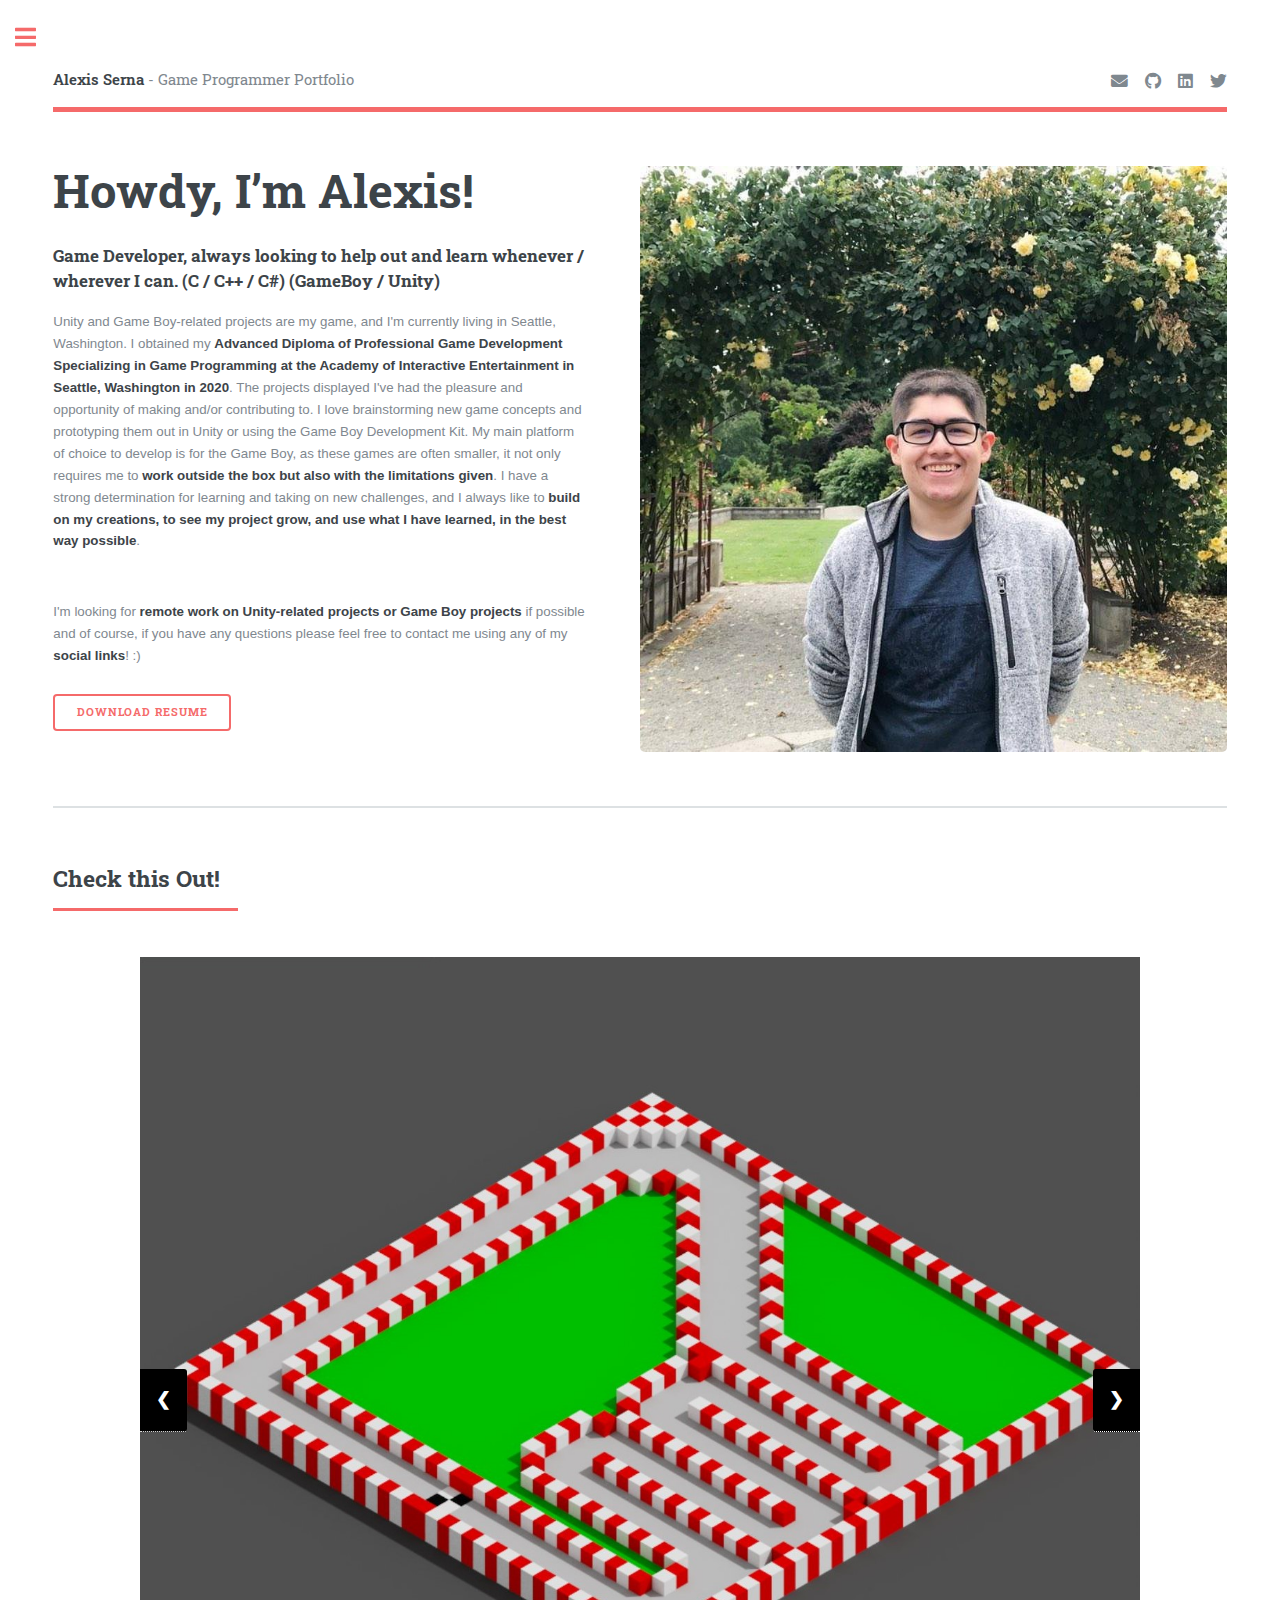
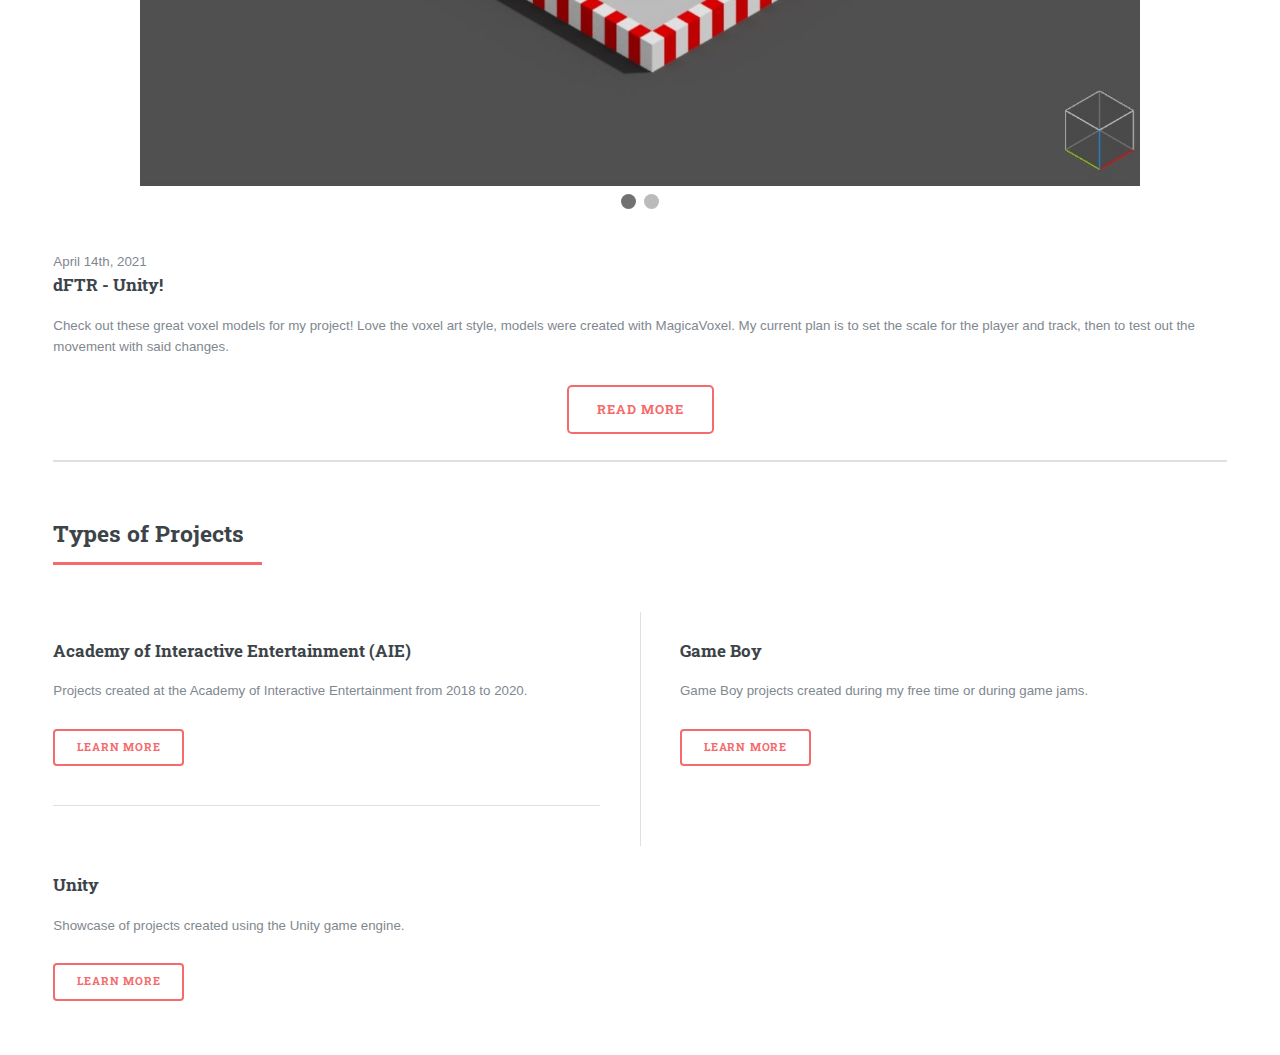
==== index.html @ 6938decc "Updated the About Me section" ====
<!DOCTYPE HTML>
<html>
	<head>
		<title>Alexis Serna - Game Programmer</title>
		<meta charset="utf-8" />
		<meta name="viewport" content="width=device-width, initial-scale=1, user-scalable=no" />
		<link rel="stylesheet" href="assets/css/main.css" />
	</head>

	<head>
		<meta name="viewport" content="width=device-width, initial-scale=1">

		<style>
			* {box-sizing: border-box}
			body {font-family: Verdana, sans-serif; margin:0}
			.mySlides {display: none}
			img {vertical-align: middle;}

			/* Slideshow container */
			.slideshow-container {
			max-width: 1000px;
			position: relative;
			margin: auto;
			}

			/* Next & previous buttons */
			.prev, .next {
			cursor: pointer;
			position: absolute;
			top: 50%;
			width: auto;
			padding: 16px;
			margin-top: -22px;
			background-color: black;
			color: white;
			font-weight: bold;
			font-size: 18px;
			transition: 0.6s ease;
			border-radius: 0 3px 3px 0;
			user-select: none;
			}

			/* Position the "next button" to the right */
			.next {
			right: 0;
			border-radius: 3px 0 0 3px;
			}

			/* On hover, add a black background color with a little bit see-through */
			.prev:hover, .next:hover {
			background-color: white;
			color: grey;
			}

			/* Caption text */
			.text {
			color: #f2f2f2;
			font-size: 15px;
			padding: 8px 12px;
			position: absolute;
			bottom: 8px;
			width: 100%;
			text-align: center;
			}

			/* The dots/bullets/indicators */
			.dot {
			cursor: pointer;
			height: 15px;
			width: 15px;
			margin: 8px 2px;
			background-color: #bbb;
			border-radius: 50%;
			display: inline-block;
			transition: background-color 0.6s ease;
			}

			.active, .dot:hover {
			background-color: #717171;
			}

			/* Fading animation */
			.fade {
			-webkit-animation-name: fade;
			-webkit-animation-duration: 1.5s;
			animation-name: fade;
			animation-duration: 1.5s;
			}

			@-webkit-keyframes fade {
			from {opacity: .4}
			to {opacity: 1}
			}

			@keyframes fade {
			from {opacity: .4}
			to {opacity: 1}
			}

			/* On smaller screens, decrease text size */
			@media only screen and (max-width: 300px) {
			.prev, .next,.text {font-size: 11px}
			}
		</style>
	</head>

	<body class="is-preload">

		<!-- Wrapper -->
		<div id="wrapper">

			<!-- Main -->
			<div id="main">
				<div class="inner">

					<!-- Header -->
					<header id="header">
						<a href="#" class="logo"><strong>Alexis Serna</strong> - Game Programmer Portfolio</a>
						<ul class="icons">
							<li><a href="mailto: 7319aserna@gmail.com" class="icon solid style2 fa-envelope"><span class="label">Envelope</span></a></li>
							<li><a href="https://github.com/ASGitH" class="icon brands style2 fa-github"><span class="label">GitHub</span></a></li>
							<li><a href="https://www.linkedin.com/in/alexisserna/" class="icon brands style2 fa-linkedin"><span class="label">LinkedIn</span></a></li>
							<li><a href="https://twitter.com/ASGDTweet" class="icon brands style2 fa-twitter"><span class="label">Twitter</span></a></li>
						</ul>
					</header>

					<!-- Banner -->
					<section id="banner">
						<div class="content">
							<header>
								<h1>Howdy, I’m Alexis!</h1>
								<h3>Game Developer, always looking to help out and learn whenever / wherever I can. (C / C++ / C#) (GameBoy / Unity)</h3>
							</header>
							<p> Unity and Game Boy-related projects are my game, and I'm currently living in Seattle, Washington. I obtained my <b>Advanced Diploma of Professional Game Development Specializing in Game Programming at the Academy of Interactive Entertainment in Seattle, Washington in 2020</b>. The projects displayed I've had the pleasure and opportunity of making and/or contributing to. I love brainstorming new game concepts and prototyping them out in Unity or using the Game Boy Development Kit. My main platform of choice to develop is for the Game Boy, as these games are often smaller, it not only requires me to <b>work outside the box but also with the limitations given</b>. I have a strong determination for learning and taking on new challenges, and I always like to <b>build on my creations, to see my project grow, and use what I have learned, in the best way possible</b>.</p> 
							<p>I'm looking for <b>remote work on Unity-related projects or Game Boy projects</b> if possible and of course, if you have any questions please feel free to contact me using any of my <b>social links</b>! :)</p>
							<ul class="actions">
								<li><a href="https://resume.creddle.io/resume/ivtpasnjeks" class="button big">Download Resume</a></li>
							</ul>
						</div>
						<span class="image object">
							<img src="images/miscellaneous/pic12.jpg" alt="" />
						</span>
					</section>

					<!-- Section -->
					<section>
						<header class="major">
							<h2>Check this Out!</h2>
						</header>
						
						<div class="slideshow-container">

						<div class="mySlides fade">
							<img src="images/unity/track.jpg" style="width:100%">
							<!-- <div class="text">Caption Text</div> -->
						</div>

						<div class="mySlides fade">
							<img src="images/unity/vehicle.jpg" style="width:100%">
							<!-- <div class="text">Caption Two</div> -->
						</div>

						<a class="prev" onclick="plusSlides(-1)">&#10094;</a>
						<a class="next" onclick="plusSlides(1)">&#10095;</a>

						<div style="text-align:center">
							<span class="dot" onclick="currentSlide(1)"></span>
							<span class="dot" onclick="currentSlide(2)"></span>
						</div>

						<script>
						var slideIndex = 1;
						showSlides(slideIndex);

						function plusSlides(n) {
							showSlides(slideIndex += n);
						}

						function currentSlide(n) {
							showSlides(slideIndex = n);
						}

						function showSlides(n) {
							var i;
							var slides = document.getElementsByClassName("mySlides");
							var dots = document.getElementsByClassName("dot");
							if (n > slides.length) {slideIndex = 1}
							if (n < 1) {slideIndex = slides.length}
							for (i = 0; i < slides.length; i++) {
								slides[i].style.display = "none";
							}
							for (i = 0; i < dots.length; i++) {
								dots[i].className = dots[i].className.replace(" active", "");
							}
							slides[slideIndex-1].style.display = "block";
							dots[slideIndex-1].className += " active";
						}
						</script>
					</section>

					<span class="date">April 14th, 2021</span>
					<h3>dFTR - Unity!</h3>
					<p>Check out these great voxel models for my project! Love the voxel art style, models were created with MagicaVoxel. My current plan is to set the scale for the player and track, then to test out the movement with said changes.</p>
					<ul class="actions special">
						<li><a href="unity-dFTR-page.html" class="button large">Read More</a></li>
					</ul>

					<!-- Section -->
					<section>
						<header class="major">
							<h2>Types of Projects</h2>
						</header>
						<div class="posts">
							<article>
								<a href="aie-main-page.html" class="image"><img src="https://images.pexels.com/photos/546819/pexels-photo-546819.jpeg?auto=compress&cs=tinysrgb&dpr=2&h=650&w=940" alt="" /></a>
								<h3>Academy of Interactive Entertainment (AIE)</h3>
								<p>Projects created at the Academy of Interactive Entertainment from 2018 to 2020.</p>
								<ul class="actions">
									<li><a href="aie-main-page.html" class="button">Learn More</a></li>
								</ul>
							</article>
							<article>
								<a href="game-boy-main-page.html" class="image"><img src="https://images.pexels.com/photos/2263822/pexels-photo-2263822.jpeg?auto=compress&cs=tinysrgb&dpr=2&h=650&w=940" alt="" /></a>
								<h3>Game Boy</h3>
								<p>Game Boy projects created during my free time or during game jams.</p>
								<ul class="actions">
									<li><a href="game-boy-main-page.html" class="button">Learn More</a></li>
								</ul>
							</article>
							<article>
								<a href="unity-main-page.html" class="image"><img src="https://elchapuzasinformatico.com/wp-content/uploads/2018/10/Unity-Engine-Logo-740x416.jpg" alt="" /></a>
								<h3>Unity</h3>
								<p>Showcase of projects created using the Unity game engine.</p>
								<ul class="actions">
									<li><a href="unity-main-page.html" class="button">Learn More</a></li>
								</ul>
							</article>
						</div>
					</section>

				</div>
			</div>

			<!-- Sidebar -->
			<div id="sidebar"> 
				<div class="inner">
					
					<!-- Section -->
					<section>
						<header class="major">
							<h2>Projects</h2>
						</header>
						<div class="mini-posts">
							<h2><li><a href="aie-main-page.html">AIE</a></li></h2>
							<h2><li><a href="game-boy-main-page.html">Game Boy</a></li></h2>
							<h2><li><a href="unity-main-page.html">Unity</a></li></h2>
						</div>
					</section>

					<!-- Menu -->
					<nav id="menu">
						<header class="major">
							<h2>Social Media</h2>
						</header>
						<ul>
							<li>
								<span class="opener">LinkedIn</span>
								<ul>
									<iframe src="https://www.linkedin.com/embed/feed/update/urn:li:ugcPost:6801676007368724480" height="400" style="width:100%;" frameborder="0" allowfullscreen="" title="Embedded post"></iframe> <p></p>
									<iframe src="https://www.linkedin.com/embed/feed/update/urn:li:ugcPost:6801319919955804160" height="400" style="width:100%;" frameborder="0" allowfullscreen="" title="Embedded post"></iframe> <p></p>
									<iframe src="https://www.linkedin.com/embed/feed/update/urn:li:share:6799132358747521024" height="400" style="width:100%;" frameborder="0" allowfullscreen="" title="Embedded post"></iframe> <p></p>
								</ul>
							</li>
							<li>
								<span class="opener">Twitter</span>
								<ul>
									<a class="twitter-timeline" data-width="device-width" data-height="400" href="https://twitter.com/ASGDTweet?ref_src=twsrc%5Etfw">Tweets by ASGDTweet</a> <script async src="https://platform.twitter.com/widgets.js" charset="utf-8"></script>
								</ul>
							</li>
						</ul>
					</nav>

					<!-- Section -->
					<section>
						<header class="major">
							<h2>Get in Touch</h2>
						</header>
						<p>I'm always looking for any opportunities. Whether that would be a job in the video game industry to happily meeting and connecting with new people. Feel free to reach me and I would gladly answer. Thank you, I am very happy and excited to hear from ya!</p>
						<ul class="contact">
							<li class="icon solid style2 fa-envelope"><a href="mailto: 7319aserna@gmail.com">7319aserna@gmail.com</a></li>
							<li class="icon brands style2 fa-github"><a href="https://github.com/ASGitH">ASGitH</a></li>
							<li class="icon brands style2 fa-linkedin"><a href="https://www.linkedin.com/in/alexisserna/">Alexis Serna</a></li>
							<li class="icon brands style2 fa-twitter"><a href="https://twitter.com/ASGDTweet">ASGDTweet</a></li>
						</ul>
						<p>Plus, if you would like to support me in my endevours...</p>
						<script type="text/javascript" src="https://cdnjs.buymeacoffee.com/1.0.0/button.prod.min.js" data-name="bmc-button" data-slug="alexisserna" data-color="#FF5F5F" data-emoji=""  data-font="Lato" data-text="Buy me a coffee" data-outline-color="#000000" data-font-color="#ffffff" data-coffee-color="#FFDD00" ></script>
					</section>

				</div>
			</div>
		</div>

		<!-- Scripts -->
		<script src="assets/js/jquery.min.js"></script>
		<script src="assets/js/browser.min.js"></script>
		<script src="assets/js/breakpoints.min.js"></script>
		<script src="assets/js/util.js"></script>
		<script src="assets/js/main.js"></script>

	</body>
</html>
---- assets/css/main.css ----
@import url(fontawesome-all.min.css);
@import url("https://fonts.googleapis.com/css?family=Open+Sans:400,600,400italic,600italic|Roboto+Slab:400,700");
/*
	Editorial by HTML5 UP
	html5up.net | @ajlkn
	Free for personal and commercial use under the CCA 3.0 license (html5up.net/license)
*/
html, body, div, span, applet, object,
iframe, h1, h2, h3, h4, h5, h6, p, blockquote,
pre, a, abbr, acronym, address, big, cite,
code, del, dfn, em, img, ins, kbd, q, s, samp,
small, strike, strong, sub, sup, tt, var, b,
u, i, center, dl, dt, dd, ol, ul, li, fieldset,
form, label, legend, table, caption, tbody,
tfoot, thead, tr, th, td, article, aside,
canvas, details, embed, figure, figcaption,
footer, header, hgroup, menu, nav, output, ruby,
section, summary, time, mark, audio, video {
  margin: 0;
  padding: 0;
  border: 0;
  font-size: 100%;
  font: inherit;
  vertical-align: baseline; }

article, aside, details, figcaption, figure,
footer, header, hgroup, menu, nav, section {
  display: block; }

body {
  line-height: 1; }

ol, ul {
  list-style: none; }

blockquote, q {
  quotes: none; }
  blockquote:before, blockquote:after, q:before, q:after {
    content: '';
    content: none; }

table {
  border-collapse: collapse;
  border-spacing: 0; }

body {
  -webkit-text-size-adjust: none; }

mark {
  background-color: transparent;
  color: inherit; }

input::-moz-focus-inner {
  border: 0;
  padding: 0; }

input, select, textarea {
  -moz-appearance: none;
  -webkit-appearance: none;
  -ms-appearance: none;
  appearance: none; }

/* Basic */
@-ms-viewport {
  width: device-width; }

body {
  -ms-overflow-style: scrollbar; }

@media screen and (max-width: 480px) {
  html, body {
    min-width: 320px; } }

html {
  box-sizing: border-box; }

*, *:before, *:after {
  box-sizing: inherit; }

body {
  background: #ffffff; }
  body.is-preload *, body.is-preload *:before, body.is-preload *:after, body.is-resizing *, body.is-resizing *:before, body.is-resizing *:after {
    -moz-animation: none !important;
    -webkit-animation: none !important;
    -ms-animation: none !important;
    animation: none !important;
    -moz-transition: none !important;
    -webkit-transition: none !important;
    -ms-transition: none !important;
    transition: none !important; }

/* Type */
body, input, select, textarea {
  color: #7f888f;
  font-family: "Open Sans", sans-serif;
  font-size: 13pt;
  font-weight: 400;
  line-height: 1.65; }
  @media screen and (max-width: 1680px) {
    body, input, select, textarea {
      font-size: 11pt; } }
  @media screen and (max-width: 1280px) {
    body, input, select, textarea {
      font-size: 10pt; } }
  @media screen and (max-width: 360px) {
    body, input, select, textarea {
      font-size: 9pt; } }

a {
  -moz-transition: color 0.2s ease-in-out, border-bottom-color 0.2s ease-in-out;
  -webkit-transition: color 0.2s ease-in-out, border-bottom-color 0.2s ease-in-out;
  -ms-transition: color 0.2s ease-in-out, border-bottom-color 0.2s ease-in-out;
  transition: color 0.2s ease-in-out, border-bottom-color 0.2s ease-in-out;
  border-bottom: dotted 1px;
  color: #f56a6a;
  text-decoration: none; }
  a:hover {
    border-bottom-color: #f56a6a;
    color: #f56a6a !important; }
    a:hover strong {
      color: inherit; }

strong, b {
  color: #3d4449;
  font-weight: 600; }

em, i {
  font-style: italic; }

p {
  margin: 0 0 2em 0; }

h1, h2, h3, h4, h5, h6 {
  color: #3d4449;
  font-family: "Roboto Slab", serif;
  font-weight: 700;
  line-height: 1.5;
  margin: 0 0 1em 0; }
  h1 a, h2 a, h3 a, h4 a, h5 a, h6 a {
    color: inherit;
    text-decoration: none;
    border-bottom: 0; }

h1 {
  font-size: 4em;
  margin: 0 0 0.5em 0;
  line-height: 1.3; }

h2 {
  font-size: 1.75em; }

h3 {
  font-size: 1.25em; }

h4 {
  font-size: 1.1em; }

h5 {
  font-size: 0.9em; }

h6 {
  font-size: 0.7em; }

@media screen and (max-width: 1680px) {
  h1 {
    font-size: 3.5em; } }

@media screen and (max-width: 980px) {
  h1 {
    font-size: 3.25em; } }

@media screen and (max-width: 736px) {
  h1 {
    font-size: 2em;
    line-height: 1.4; }
  h2 {
    font-size: 1.5em; } }

sub {
  font-size: 0.8em;
  position: relative;
  top: 0.5em; }

sup {
  font-size: 0.8em;
  position: relative;
  top: -0.5em; }

blockquote {
  border-left: solid 3px rgba(210, 215, 217, 0.75);
  font-style: italic;
  margin: 0 0 2em 0;
  padding: 0.5em 0 0.5em 2em; }

code {
  background: rgba(230, 235, 237, 0.25);
  border-radius: 0.375em;
  border: solid 1px rgba(210, 215, 217, 0.75);
  font-family: "Courier New", monospace;
  font-size: 0.9em;
  margin: 0 0.25em;
  padding: 0.25em 0.65em; }

pre {
  -webkit-overflow-scrolling: touch;
  font-family: "Courier New", monospace;
  font-size: 0.9em;
  margin: 0 0 2em 0; }
  pre code {
    display: block;
    line-height: 1.75;
    padding: 1em 1.5em;
    overflow-x: auto; }

hr {
  border: 0;
  border-bottom: solid 1px rgba(210, 215, 217, 0.75);
  margin: 2em 0; }
  hr.major {
    margin: 3em 0; }

.align-left {
  text-align: left; }

.align-center {
  text-align: center; }

.align-right {
  text-align: right; }

/* Row */
.row {
  display: flex;
  flex-wrap: wrap;
  box-sizing: border-box;
  align-items: stretch; }
  .row > * {
    box-sizing: border-box; }
  .row.gtr-uniform > * > :last-child {
    margin-bottom: 0; }
  .row.aln-left {
    justify-content: flex-start; }
  .row.aln-center {
    justify-content: center; }
  .row.aln-right {
    justify-content: flex-end; }
  .row.aln-top {
    align-items: flex-start; }
  .row.aln-middle {
    align-items: center; }
  .row.aln-bottom {
    align-items: flex-end; }
  .row > .imp {
    order: -1; }
  .row > .col-1 {
    width: 8.33333%; }
  .row > .off-1 {
    margin-left: 8.33333%; }
  .row > .col-2 {
    width: 16.66667%; }
  .row > .off-2 {
    margin-left: 16.66667%; }
  .row > .col-3 {
    width: 25%; }
  .row > .off-3 {
    margin-left: 25%; }
  .row > .col-4 {
    width: 33.33333%; }
  .row > .off-4 {
    margin-left: 33.33333%; }
  .row > .col-5 {
    width: 41.66667%; }
  .row > .off-5 {
    margin-left: 41.66667%; }
  .row > .col-6 {
    width: 50%; }
  .row > .off-6 {
    margin-left: 50%; }
  .row > .col-7 {
    width: 58.33333%; }
  .row > .off-7 {
    margin-left: 58.33333%; }
  .row > .col-8 {
    width: 66.66667%; }
  .row > .off-8 {
    margin-left: 66.66667%; }
  .row > .col-9 {
    width: 75%; }
  .row > .off-9 {
    margin-left: 75%; }
  .row > .col-10 {
    width: 83.33333%; }
  .row > .off-10 {
    margin-left: 83.33333%; }
  .row > .col-11 {
    width: 91.66667%; }
  .row > .off-11 {
    margin-left: 91.66667%; }
  .row > .col-12 {
    width: 100%; }
  .row > .off-12 {
    margin-left: 100%; }
  .row.gtr-0 {
    margin-top: 0;
    margin-left: 0em; }
    .row.gtr-0 > * {
      padding: 0 0 0 0em; }
    .row.gtr-0.gtr-uniform {
      margin-top: 0em; }
      .row.gtr-0.gtr-uniform > * {
        padding-top: 0em; }
  .row.gtr-25 {
    margin-top: 0;
    margin-left: -0.375em; }
    .row.gtr-25 > * {
      padding: 0 0 0 0.375em; }
    .row.gtr-25.gtr-uniform {
      margin-top: -0.375em; }
      .row.gtr-25.gtr-uniform > * {
        padding-top: 0.375em; }
  .row.gtr-50 {
    margin-top: 0;
    margin-left: -0.75em; }
    .row.gtr-50 > * {
      padding: 0 0 0 0.75em; }
    .row.gtr-50.gtr-uniform {
      margin-top: -0.75em; }
      .row.gtr-50.gtr-uniform > * {
        padding-top: 0.75em; }
  .row {
    margin-top: 0;
    margin-left: -1.5em; }
    .row > * {
      padding: 0 0 0 1.5em; }
    .row.gtr-uniform {
      margin-top: -1.5em; }
      .row.gtr-uniform > * {
        padding-top: 1.5em; }
  .row.gtr-150 {
    margin-top: 0;
    margin-left: -2.25em; }
    .row.gtr-150 > * {
      padding: 0 0 0 2.25em; }
    .row.gtr-150.gtr-uniform {
      margin-top: -2.25em; }
      .row.gtr-150.gtr-uniform > * {
        padding-top: 2.25em; }
  .row.gtr-200 {
    margin-top: 0;
    margin-left: -3em; }
    .row.gtr-200 > * {
      padding: 0 0 0 3em; }
    .row.gtr-200.gtr-uniform {
      margin-top: -3em; }
      .row.gtr-200.gtr-uniform > * {
        padding-top: 3em; }
  @media screen and (max-width: 1680px) {
    .row {
      display: flex;
      flex-wrap: wrap;
      box-sizing: border-box;
      align-items: stretch; }
      .row > * {
        box-sizing: border-box; }
      .row.gtr-uniform > * > :last-child {
        margin-bottom: 0; }
      .row.aln-left {
        justify-content: flex-start; }
      .row.aln-center {
        justify-content: center; }
      .row.aln-right {
        justify-content: flex-end; }
      .row.aln-top {
        align-items: flex-start; }
      .row.aln-middle {
        align-items: center; }
      .row.aln-bottom {
        align-items: flex-end; }
      .row > .imp-xlarge {
        order: -1; }
      .row > .col-1-xlarge {
        width: 8.33333%; }
      .row > .off-1-xlarge {
        margin-left: 8.33333%; }
      .row > .col-2-xlarge {
        width: 16.66667%; }
      .row > .off-2-xlarge {
        margin-left: 16.66667%; }
      .row > .col-3-xlarge {
        width: 25%; }
      .row > .off-3-xlarge {
        margin-left: 25%; }
      .row > .col-4-xlarge {
        width: 33.33333%; }
      .row > .off-4-xlarge {
        margin-left: 33.33333%; }
      .row > .col-5-xlarge {
        width: 41.66667%; }
      .row > .off-5-xlarge {
        margin-left: 41.66667%; }
      .row > .col-6-xlarge {
        width: 50%; }
      .row > .off-6-xlarge {
        margin-left: 50%; }
      .row > .col-7-xlarge {
        width: 58.33333%; }
      .row > .off-7-xlarge {
        margin-left: 58.33333%; }
      .row > .col-8-xlarge {
        width: 66.66667%; }
      .row > .off-8-xlarge {
        margin-left: 66.66667%; }
      .row > .col-9-xlarge {
        width: 75%; }
      .row > .off-9-xlarge {
        margin-left: 75%; }
      .row > .col-10-xlarge {
        width: 83.33333%; }
      .row > .off-10-xlarge {
        margin-left: 83.33333%; }
      .row > .col-11-xlarge {
        width: 91.66667%; }
      .row > .off-11-xlarge {
        margin-left: 91.66667%; }
      .row > .col-12-xlarge {
        width: 100%; }
      .row > .off-12-xlarge {
        margin-left: 100%; }
      .row.gtr-0 {
        margin-top: 0;
        margin-left: 0em; }
        .row.gtr-0 > * {
          padding: 0 0 0 0em; }
        .row.gtr-0.gtr-uniform {
          margin-top: 0em; }
          .row.gtr-0.gtr-uniform > * {
            padding-top: 0em; }
      .row.gtr-25 {
        margin-top: 0;
        margin-left: -0.375em; }
        .row.gtr-25 > * {
          padding: 0 0 0 0.375em; }
        .row.gtr-25.gtr-uniform {
          margin-top: -0.375em; }
          .row.gtr-25.gtr-uniform > * {
            padding-top: 0.375em; }
      .row.gtr-50 {
        margin-top: 0;
        margin-left: -0.75em; }
        .row.gtr-50 > * {
          padding: 0 0 0 0.75em; }
        .row.gtr-50.gtr-uniform {
          margin-top: -0.75em; }
          .row.gtr-50.gtr-uniform > * {
            padding-top: 0.75em; }
      .row {
        margin-top: 0;
        margin-left: -1.5em; }
        .row > * {
          padding: 0 0 0 1.5em; }
        .row.gtr-uniform {
          margin-top: -1.5em; }
          .row.gtr-uniform > * {
            padding-top: 1.5em; }
      .row.gtr-150 {
        margin-top: 0;
        margin-left: -2.25em; }
        .row.gtr-150 > * {
          padding: 0 0 0 2.25em; }
        .row.gtr-150.gtr-uniform {
          margin-top: -2.25em; }
          .row.gtr-150.gtr-uniform > * {
            padding-top: 2.25em; }
      .row.gtr-200 {
        margin-top: 0;
        margin-left: -3em; }
        .row.gtr-200 > * {
          padding: 0 0 0 3em; }
        .row.gtr-200.gtr-uniform {
          margin-top: -3em; }
          .row.gtr-200.gtr-uniform > * {
            padding-top: 3em; } }
  @media screen and (max-width: 1280px) {
    .row {
      display: flex;
      flex-wrap: wrap;
      box-sizing: border-box;
      align-items: stretch; }
      .row > * {
        box-sizing: border-box; }
      .row.gtr-uniform > * > :last-child {
        margin-bottom: 0; }
      .row.aln-left {
        justify-content: flex-start; }
      .row.aln-center {
        justify-content: center; }
      .row.aln-right {
        justify-content: flex-end; }
      .row.aln-top {
        align-items: flex-start; }
      .row.aln-middle {
        align-items: center; }
      .row.aln-bottom {
        align-items: flex-end; }
      .row > .imp-large {
        order: -1; }
      .row > .col-1-large {
        width: 8.33333%; }
      .row > .off-1-large {
        margin-left: 8.33333%; }
      .row > .col-2-large {
        width: 16.66667%; }
      .row > .off-2-large {
        margin-left: 16.66667%; }
      .row > .col-3-large {
        width: 25%; }
      .row > .off-3-large {
        margin-left: 25%; }
      .row > .col-4-large {
        width: 33.33333%; }
      .row > .off-4-large {
        margin-left: 33.33333%; }
      .row > .col-5-large {
        width: 41.66667%; }
      .row > .off-5-large {
        margin-left: 41.66667%; }
      .row > .col-6-large {
        width: 50%; }
      .row > .off-6-large {
        margin-left: 50%; }
      .row > .col-7-large {
        width: 58.33333%; }
      .row > .off-7-large {
        margin-left: 58.33333%; }
      .row > .col-8-large {
        width: 66.66667%; }
      .row > .off-8-large {
        margin-left: 66.66667%; }
      .row > .col-9-large {
        width: 75%; }
      .row > .off-9-large {
        margin-left: 75%; }
      .row > .col-10-large {
        width: 83.33333%; }
      .row > .off-10-large {
        margin-left: 83.33333%; }
      .row > .col-11-large {
        width: 91.66667%; }
      .row > .off-11-large {
        margin-left: 91.66667%; }
      .row > .col-12-large {
        width: 100%; }
      .row > .off-12-large {
        margin-left: 100%; }
      .row.gtr-0 {
        margin-top: 0;
        margin-left: 0em; }
        .row.gtr-0 > * {
          padding: 0 0 0 0em; }
        .row.gtr-0.gtr-uniform {
          margin-top: 0em; }
          .row.gtr-0.gtr-uniform > * {
            padding-top: 0em; }
      .row.gtr-25 {
        margin-top: 0;
        margin-left: -0.375em; }
        .row.gtr-25 > * {
          padding: 0 0 0 0.375em; }
        .row.gtr-25.gtr-uniform {
          margin-top: -0.375em; }
          .row.gtr-25.gtr-uniform > * {
            padding-top: 0.375em; }
      .row.gtr-50 {
        margin-top: 0;
        margin-left: -0.75em; }
        .row.gtr-50 > * {
          padding: 0 0 0 0.75em; }
        .row.gtr-50.gtr-uniform {
          margin-top: -0.75em; }
          .row.gtr-50.gtr-uniform > * {
            padding-top: 0.75em; }
      .row {
        margin-top: 0;
        margin-left: -1.5em; }
        .row > * {
          padding: 0 0 0 1.5em; }
        .row.gtr-uniform {
          margin-top: -1.5em; }
          .row.gtr-uniform > * {
            padding-top: 1.5em; }
      .row.gtr-150 {
        margin-top: 0;
        margin-left: -2.25em; }
        .row.gtr-150 > * {
          padding: 0 0 0 2.25em; }
        .row.gtr-150.gtr-uniform {
          margin-top: -2.25em; }
          .row.gtr-150.gtr-uniform > * {
            padding-top: 2.25em; }
      .row.gtr-200 {
        margin-top: 0;
        margin-left: -3em; }
        .row.gtr-200 > * {
          padding: 0 0 0 3em; }
        .row.gtr-200.gtr-uniform {
          margin-top: -3em; }
          .row.gtr-200.gtr-uniform > * {
            padding-top: 3em; } }
  @media screen and (max-width: 980px) {
    .row {
      display: flex;
      flex-wrap: wrap;
      box-sizing: border-box;
      align-items: stretch; }
      .row > * {
        box-sizing: border-box; }
      .row.gtr-uniform > * > :last-child {
        margin-bottom: 0; }
      .row.aln-left {
        justify-content: flex-start; }
      .row.aln-center {
        justify-content: center; }
      .row.aln-right {
        justify-content: flex-end; }
      .row.aln-top {
        align-items: flex-start; }
      .row.aln-middle {
        align-items: center; }
      .row.aln-bottom {
        align-items: flex-end; }
      .row > .imp-medium {
        order: -1; }
      .row > .col-1-medium {
        width: 8.33333%; }
      .row > .off-1-medium {
        margin-left: 8.33333%; }
      .row > .col-2-medium {
        width: 16.66667%; }
      .row > .off-2-medium {
        margin-left: 16.66667%; }
      .row > .col-3-medium {
        width: 25%; }
      .row > .off-3-medium {
        margin-left: 25%; }
      .row > .col-4-medium {
        width: 33.33333%; }
      .row > .off-4-medium {
        margin-left: 33.33333%; }
      .row > .col-5-medium {
        width: 41.66667%; }
      .row > .off-5-medium {
        margin-left: 41.66667%; }
      .row > .col-6-medium {
        width: 50%; }
      .row > .off-6-medium {
        margin-left: 50%; }
      .row > .col-7-medium {
        width: 58.33333%; }
      .row > .off-7-medium {
        margin-left: 58.33333%; }
      .row > .col-8-medium {
        width: 66.66667%; }
      .row > .off-8-medium {
        margin-left: 66.66667%; }
      .row > .col-9-medium {
        width: 75%; }
      .row > .off-9-medium {
        margin-left: 75%; }
      .row > .col-10-medium {
        width: 83.33333%; }
      .row > .off-10-medium {
        margin-left: 83.33333%; }
      .row > .col-11-medium {
        width: 91.66667%; }
      .row > .off-11-medium {
        margin-left: 91.66667%; }
      .row > .col-12-medium {
        width: 100%; }
      .row > .off-12-medium {
        margin-left: 100%; }
      .row.gtr-0 {
        margin-top: 0;
        margin-left: 0em; }
        .row.gtr-0 > * {
          padding: 0 0 0 0em; }
        .row.gtr-0.gtr-uniform {
          margin-top: 0em; }
          .row.gtr-0.gtr-uniform > * {
            padding-top: 0em; }
      .row.gtr-25 {
        margin-top: 0;
        margin-left: -0.375em; }
        .row.gtr-25 > * {
          padding: 0 0 0 0.375em; }
        .row.gtr-25.gtr-uniform {
          margin-top: -0.375em; }
          .row.gtr-25.gtr-uniform > * {
            padding-top: 0.375em; }
      .row.gtr-50 {
        margin-top: 0;
        margin-left: -0.75em; }
        .row.gtr-50 > * {
          padding: 0 0 0 0.75em; }
        .row.gtr-50.gtr-uniform {
          margin-top: -0.75em; }
          .row.gtr-50.gtr-uniform > * {
            padding-top: 0.75em; }
      .row {
        margin-top: 0;
        margin-left: -1.5em; }
        .row > * {
          padding: 0 0 0 1.5em; }
        .row.gtr-uniform {
          margin-top: -1.5em; }
          .row.gtr-uniform > * {
            padding-top: 1.5em; }
      .row.gtr-150 {
        margin-top: 0;
        margin-left: -2.25em; }
        .row.gtr-150 > * {
          padding: 0 0 0 2.25em; }
        .row.gtr-150.gtr-uniform {
          margin-top: -2.25em; }
          .row.gtr-150.gtr-uniform > * {
            padding-top: 2.25em; }
      .row.gtr-200 {
        margin-top: 0;
        margin-left: -3em; }
        .row.gtr-200 > * {
          padding: 0 0 0 3em; }
        .row.gtr-200.gtr-uniform {
          margin-top: -3em; }
          .row.gtr-200.gtr-uniform > * {
            padding-top: 3em; } }
  @media screen and (max-width: 736px) {
    .row {
      display: flex;
      flex-wrap: wrap;
      box-sizing: border-box;
      align-items: stretch; }
      .row > * {
        box-sizing: border-box; }
      .row.gtr-uniform > * > :last-child {
        margin-bottom: 0; }
      .row.aln-left {
        justify-content: flex-start; }
      .row.aln-center {
        justify-content: center; }
      .row.aln-right {
        justify-content: flex-end; }
      .row.aln-top {
        align-items: flex-start; }
      .row.aln-middle {
        align-items: center; }
      .row.aln-bottom {
        align-items: flex-end; }
      .row > .imp-small {
        order: -1; }
      .row > .col-1-small {
        width: 8.33333%; }
      .row > .off-1-small {
        margin-left: 8.33333%; }
      .row > .col-2-small {
        width: 16.66667%; }
      .row > .off-2-small {
        margin-left: 16.66667%; }
      .row > .col-3-small {
        width: 25%; }
      .row > .off-3-small {
        margin-left: 25%; }
      .row > .col-4-small {
        width: 33.33333%; }
      .row > .off-4-small {
        margin-left: 33.33333%; }
      .row > .col-5-small {
        width: 41.66667%; }
      .row > .off-5-small {
        margin-left: 41.66667%; }
      .row > .col-6-small {
        width: 50%; }
      .row > .off-6-small {
        margin-left: 50%; }
      .row > .col-7-small {
        width: 58.33333%; }
      .row > .off-7-small {
        margin-left: 58.33333%; }
      .row > .col-8-small {
        width: 66.66667%; }
      .row > .off-8-small {
        margin-left: 66.66667%; }
      .row > .col-9-small {
        width: 75%; }
      .row > .off-9-small {
        margin-left: 75%; }
      .row > .col-10-small {
        width: 83.33333%; }
      .row > .off-10-small {
        margin-left: 83.33333%; }
      .row > .col-11-small {
        width: 91.66667%; }
      .row > .off-11-small {
        margin-left: 91.66667%; }
      .row > .col-12-small {
        width: 100%; }
      .row > .off-12-small {
        margin-left: 100%; }
      .row.gtr-0 {
        margin-top: 0;
        margin-left: 0em; }
        .row.gtr-0 > * {
          padding: 0 0 0 0em; }
        .row.gtr-0.gtr-uniform {
          margin-top: 0em; }
          .row.gtr-0.gtr-uniform > * {
            padding-top: 0em; }
      .row.gtr-25 {
        margin-top: 0;
        margin-left: -0.375em; }
        .row.gtr-25 > * {
          padding: 0 0 0 0.375em; }
        .row.gtr-25.gtr-uniform {
          margin-top: -0.375em; }
          .row.gtr-25.gtr-uniform > * {
            padding-top: 0.375em; }
      .row.gtr-50 {
        margin-top: 0;
        margin-left: -0.75em; }
        .row.gtr-50 > * {
          padding: 0 0 0 0.75em; }
        .row.gtr-50.gtr-uniform {
          margin-top: -0.75em; }
          .row.gtr-50.gtr-uniform > * {
            padding-top: 0.75em; }
      .row {
        margin-top: 0;
        margin-left: -1.5em; }
        .row > * {
          padding: 0 0 0 1.5em; }
        .row.gtr-uniform {
          margin-top: -1.5em; }
          .row.gtr-uniform > * {
            padding-top: 1.5em; }
      .row.gtr-150 {
        margin-top: 0;
        margin-left: -2.25em; }
        .row.gtr-150 > * {
          padding: 0 0 0 2.25em; }
        .row.gtr-150.gtr-uniform {
          margin-top: -2.25em; }
          .row.gtr-150.gtr-uniform > * {
            padding-top: 2.25em; }
      .row.gtr-200 {
        margin-top: 0;
        margin-left: -3em; }
        .row.gtr-200 > * {
          padding: 0 0 0 3em; }
        .row.gtr-200.gtr-uniform {
          margin-top: -3em; }
          .row.gtr-200.gtr-uniform > * {
            padding-top: 3em; } }
  @media screen and (max-width: 480px) {
    .row {
      display: flex;
      flex-wrap: wrap;
      box-sizing: border-box;
      align-items: stretch; }
      .row > * {
        box-sizing: border-box; }
      .row.gtr-uniform > * > :last-child {
        margin-bottom: 0; }
      .row.aln-left {
        justify-content: flex-start; }
      .row.aln-center {
        justify-content: center; }
      .row.aln-right {
        justify-content: flex-end; }
      .row.aln-top {
        align-items: flex-start; }
      .row.aln-middle {
        align-items: center; }
      .row.aln-bottom {
        align-items: flex-end; }
      .row > .imp-xsmall {
        order: -1; }
      .row > .col-1-xsmall {
        width: 8.33333%; }
      .row > .off-1-xsmall {
        margin-left: 8.33333%; }
      .row > .col-2-xsmall {
        width: 16.66667%; }
      .row > .off-2-xsmall {
        margin-left: 16.66667%; }
      .row > .col-3-xsmall {
        width: 25%; }
      .row > .off-3-xsmall {
        margin-left: 25%; }
      .row > .col-4-xsmall {
        width: 33.33333%; }
      .row > .off-4-xsmall {
        margin-left: 33.33333%; }
      .row > .col-5-xsmall {
        width: 41.66667%; }
      .row > .off-5-xsmall {
        margin-left: 41.66667%; }
      .row > .col-6-xsmall {
        width: 50%; }
      .row > .off-6-xsmall {
        margin-left: 50%; }
      .row > .col-7-xsmall {
        width: 58.33333%; }
      .row > .off-7-xsmall {
        margin-left: 58.33333%; }
      .row > .col-8-xsmall {
        width: 66.66667%; }
      .row > .off-8-xsmall {
        margin-left: 66.66667%; }
      .row > .col-9-xsmall {
        width: 75%; }
      .row > .off-9-xsmall {
        margin-left: 75%; }
      .row > .col-10-xsmall {
        width: 83.33333%; }
      .row > .off-10-xsmall {
        margin-left: 83.33333%; }
      .row > .col-11-xsmall {
        width: 91.66667%; }
      .row > .off-11-xsmall {
        margin-left: 91.66667%; }
      .row > .col-12-xsmall {
        width: 100%; }
      .row > .off-12-xsmall {
        margin-left: 100%; }
      .row.gtr-0 {
        margin-top: 0;
        margin-left: 0em; }
        .row.gtr-0 > * {
          padding: 0 0 0 0em; }
        .row.gtr-0.gtr-uniform {
          margin-top: 0em; }
          .row.gtr-0.gtr-uniform > * {
            padding-top: 0em; }
      .row.gtr-25 {
        margin-top: 0;
        margin-left: -0.375em; }
        .row.gtr-25 > * {
          padding: 0 0 0 0.375em; }
        .row.gtr-25.gtr-uniform {
          margin-top: -0.375em; }
          .row.gtr-25.gtr-uniform > * {
            padding-top: 0.375em; }
      .row.gtr-50 {
        margin-top: 0;
        margin-left: -0.75em; }
        .row.gtr-50 > * {
          padding: 0 0 0 0.75em; }
        .row.gtr-50.gtr-uniform {
          margin-top: -0.75em; }
          .row.gtr-50.gtr-uniform > * {
            padding-top: 0.75em; }
      .row {
        margin-top: 0;
        margin-left: -1.5em; }
        .row > * {
          padding: 0 0 0 1.5em; }
        .row.gtr-uniform {
          margin-top: -1.5em; }
          .row.gtr-uniform > * {
            padding-top: 1.5em; }
      .row.gtr-150 {
        margin-top: 0;
        margin-left: -2.25em; }
        .row.gtr-150 > * {
          padding: 0 0 0 2.25em; }
        .row.gtr-150.gtr-uniform {
          margin-top: -2.25em; }
          .row.gtr-150.gtr-uniform > * {
            padding-top: 2.25em; }
      .row.gtr-200 {
        margin-top: 0;
        margin-left: -3em; }
        .row.gtr-200 > * {
          padding: 0 0 0 3em; }
        .row.gtr-200.gtr-uniform {
          margin-top: -3em; }
          .row.gtr-200.gtr-uniform > * {
            padding-top: 3em; } }

/* Section/Article */
section.special, article.special {
  text-align: center; }

header p {
  font-family: "Roboto Slab", serif;
  font-size: 1em;
  font-weight: 400;
  letter-spacing: 0.075em;
  margin-top: -0.5em;
  text-transform: uppercase; }

header.major > :last-child {
  border-bottom: solid 3px #f56a6a;
  display: inline-block;
  margin: 0 0 2em 0;
  padding: 0 0.75em 0.5em 0; }

header.main > :last-child {
  margin: 0 0 1em 0; }

/* Form */
form {
  margin: 0 0 2em 0; }

label {
  color: #3d4449;
  display: block;
  font-size: 0.9em;
  font-weight: 600;
  margin: 0 0 1em 0; }

input[type="text"],
input[type="password"],
input[type="email"],
input[type="tel"],
input[type="search"],
input[type="url"],
select,
textarea {
  -moz-appearance: none;
  -webkit-appearance: none;
  -ms-appearance: none;
  appearance: none;
  background: #ffffff;
  border-radius: 0.375em;
  border: none;
  border: solid 1px rgba(210, 215, 217, 0.75);
  color: inherit;
  display: block;
  outline: 0;
  padding: 0 1em;
  text-decoration: none;
  width: 100%; }
  input[type="text"]:invalid,
  input[type="password"]:invalid,
  input[type="email"]:invalid,
  input[type="tel"]:invalid,
  input[type="search"]:invalid,
  input[type="url"]:invalid,
  select:invalid,
  textarea:invalid {
    box-shadow: none; }
  input[type="text"]:focus,
  input[type="password"]:focus,
  input[type="email"]:focus,
  input[type="tel"]:focus,
  input[type="search"]:focus,
  input[type="url"]:focus,
  select:focus,
  textarea:focus {
    border-color: #f56a6a;
    box-shadow: 0 0 0 1px #f56a6a; }

select {
  background-image: url("data:image/svg+xml;charset=utf8,%3Csvg xmlns='http://www.w3.org/2000/svg' width='40' height='40' preserveAspectRatio='none' viewBox='0 0 40 40'%3E%3Cpath d='M9.4,12.3l10.4,10.4l10.4-10.4c0.2-0.2,0.5-0.4,0.9-0.4c0.3,0,0.6,0.1,0.9,0.4l3.3,3.3c0.2,0.2,0.4,0.5,0.4,0.9 c0,0.4-0.1,0.6-0.4,0.9L20.7,31.9c-0.2,0.2-0.5,0.4-0.9,0.4c-0.3,0-0.6-0.1-0.9-0.4L4.3,17.3c-0.2-0.2-0.4-0.5-0.4-0.9 c0-0.4,0.1-0.6,0.4-0.9l3.3-3.3c0.2-0.2,0.5-0.4,0.9-0.4S9.1,12.1,9.4,12.3z' fill='rgba(210, 215, 217, 0.75)' /%3E%3C/svg%3E");
  background-size: 1.25em;
  background-repeat: no-repeat;
  background-position: calc(100% - 1em) center;
  height: 2.75em;
  padding-right: 2.75em;
  text-overflow: ellipsis; }
  select option {
    color: #3d4449;
    background: #ffffff; }
  select:focus::-ms-value {
    background-color: transparent; }
  select::-ms-expand {
    display: none; }

input[type="text"],
input[type="password"],
input[type="email"],
input[type="tel"],
input[type="search"],
input[type="url"],
select {
  height: 2.75em; }

textarea {
  padding: 0.75em 1em; }

input[type="checkbox"],
input[type="radio"] {
  -moz-appearance: none;
  -webkit-appearance: none;
  -ms-appearance: none;
  appearance: none;
  display: block;
  float: left;
  margin-right: -2em;
  opacity: 0;
  width: 1em;
  z-index: -1; }
  input[type="checkbox"] + label,
  input[type="radio"] + label {
    text-decoration: none;
    color: #7f888f;
    cursor: pointer;
    display: inline-block;
    font-size: 1em;
    font-weight: 400;
    padding-left: 2.4em;
    padding-right: 0.75em;
    position: relative; }
    input[type="checkbox"] + label:before,
    input[type="radio"] + label:before {
      -moz-osx-font-smoothing: grayscale;
      -webkit-font-smoothing: antialiased;
      display: inline-block;
      font-style: normal;
      font-variant: normal;
      text-rendering: auto;
      line-height: 1;
      text-transform: none !important;
      font-family: 'Font Awesome 5 Free';
      font-weight: 900; }
    input[type="checkbox"] + label:before,
    input[type="radio"] + label:before {
      background: #ffffff;
      border-radius: 0.375em;
      border: solid 1px rgba(210, 215, 217, 0.75);
      content: '';
      display: inline-block;
      font-size: 0.8em;
      height: 2.0625em;
      left: 0;
      line-height: 2.0625em;
      position: absolute;
      text-align: center;
      top: 0;
      width: 2.0625em; }
  input[type="checkbox"]:checked + label:before,
  input[type="radio"]:checked + label:before {
    background: #3d4449;
    border-color: #3d4449;
    color: #ffffff;
    content: '\f00c'; }
  input[type="checkbox"]:focus + label:before,
  input[type="radio"]:focus + label:before {
    border-color: #f56a6a;
    box-shadow: 0 0 0 1px #f56a6a; }

input[type="checkbox"] + label:before {
  border-radius: 0.375em; }

input[type="radio"] + label:before {
  border-radius: 100%; }

::-webkit-input-placeholder {
  color: #9fa3a6 !important;
  opacity: 1.0; }

:-moz-placeholder {
  color: #9fa3a6 !important;
  opacity: 1.0; }

::-moz-placeholder {
  color: #9fa3a6 !important;
  opacity: 1.0; }

:-ms-input-placeholder {
  color: #9fa3a6 !important;
  opacity: 1.0; }

/* Box */
.box {
  border-radius: 0.375em;
  border: solid 1px rgba(210, 215, 217, 0.75);
  margin-bottom: 2em;
  padding: 1.5em; }
  .box > :last-child,
  .box > :last-child > :last-child,
  .box > :last-child > :last-child > :last-child {
    margin-bottom: 0; }
  .box.alt {
    border: 0;
    border-radius: 0;
    padding: 0; }

/* Icon */
.icon {
  text-decoration: none;
  border-bottom: none;
  position: relative; }
  .icon:before {
    -moz-osx-font-smoothing: grayscale;
    -webkit-font-smoothing: antialiased;
    display: inline-block;
    font-style: normal;
    font-variant: normal;
    text-rendering: auto;
    line-height: 1;
    text-transform: none !important;
    font-family: 'Font Awesome 5 Free';
    font-weight: 400; }
  .icon > .label {
    display: none; }
  .icon:before {
    line-height: inherit; }
  .icon.solid:before {
    font-weight: 900; }
  .icon.brands:before {
    font-family: 'Font Awesome 5 Brands'; }

/* Image */
.image {
  border-radius: 0.375em;
  border: 0;
  display: inline-block;
  position: relative; }
  .image img {
    border-radius: 0.375em;
    display: block; }
  .image.left, .image.right {
    max-width: 40%; }
    .image.left img, .image.right img {
      width: 100%; }
  .image.left {
    float: left;
    padding: 0 1.5em 1em 0;
    top: 0.25em; }
  .image.right {
    float: right;
    padding: 0 0 1em 1.5em;
    top: 0.25em; }
  .image.fit {
    display: block;
    margin: 0 0 2em 0;
    width: 100%; }
    .image.fit img {
      width: 100%; }
  .image.main {
    display: block;
    margin: 0 0 3em 0;
    width: 100%; }
    .image.main img {
      width: 100%; }

a.image {
  overflow: hidden; }
  a.image img {
    -moz-transition: -moz-transform 0.2s ease;
    -webkit-transition: -webkit-transform 0.2s ease;
    -ms-transition: -ms-transform 0.2s ease;
    transition: transform 0.2s ease; }
  a.image:hover img {
    -moz-transform: scale(1.075);
    -webkit-transform: scale(1.075);
    -ms-transform: scale(1.075);
    transform: scale(1.075); }

/* List */
ol {
  list-style: decimal;
  margin: 0 0 2em 0;
  padding-left: 1.25em; }
  ol li {
    padding-left: 0.25em; }

ul {
  list-style: disc;
  margin: 0 0 2em 0;
  padding-left: 1em; }
  ul li {
    padding-left: 0.5em; }
  ul.alt {
    list-style: none;
    padding-left: 0; }
    ul.alt li {
      border-top: solid 1px rgba(210, 215, 217, 0.75);
      padding: 0.5em 0; }
      ul.alt li:first-child {
        border-top: 0;
        padding-top: 0; }

dl {
  margin: 0 0 2em 0; }
  dl dt {
    display: block;
    font-weight: 600;
    margin: 0 0 1em 0; }
  dl dd {
    margin-left: 2em; }

/* Actions */
ul.actions {
  display: -moz-flex;
  display: -webkit-flex;
  display: -ms-flex;
  display: flex;
  cursor: default;
  list-style: none;
  margin-left: -1em;
  padding-left: 0; }
  ul.actions li {
    padding: 0 0 0 1em;
    vertical-align: middle; }
  ul.actions.special {
    -moz-justify-content: center;
    -webkit-justify-content: center;
    -ms-justify-content: center;
    justify-content: center;
    width: 100%;
    margin-left: 0; }
    ul.actions.special li:first-child {
      padding-left: 0; }
  ul.actions.stacked {
    -moz-flex-direction: column;
    -webkit-flex-direction: column;
    -ms-flex-direction: column;
    flex-direction: column;
    margin-left: 0; }
    ul.actions.stacked li {
      padding: 1.3em 0 0 0; }
      ul.actions.stacked li:first-child {
        padding-top: 0; }
  ul.actions.fit {
    width: calc(100% + 1em); }
    ul.actions.fit li {
      -moz-flex-grow: 1;
      -webkit-flex-grow: 1;
      -ms-flex-grow: 1;
      flex-grow: 1;
      -moz-flex-shrink: 1;
      -webkit-flex-shrink: 1;
      -ms-flex-shrink: 1;
      flex-shrink: 1;
      width: 100%; }
      ul.actions.fit li > * {
        width: 100%; }
    ul.actions.fit.stacked {
      width: 100%; }

/* Icons */
ul.icons {
  cursor: default;
  list-style: none;
  padding-left: 0; }
  ul.icons li {
    display: inline-block;
    padding: 0 1em 0 0; }
    ul.icons li:last-child {
      padding-right: 0; }
    ul.icons li .icon {
      color: inherit; }
      ul.icons li .icon:before {
        font-size: 1.25em; }

/* Contact */
ul.contact {
  list-style: none;
  padding: 0; }
  ul.contact li {
    text-decoration: none;
    border-top: solid 1px rgba(210, 215, 217, 0.75);
    margin: 1.5em 0 0 0;
    padding: 1.5em 0 0 3em;
    position: relative; }
    ul.contact li:before {
      -moz-osx-font-smoothing: grayscale;
      -webkit-font-smoothing: antialiased;
      display: inline-block;
      font-style: normal;
      font-variant: normal;
      text-rendering: auto;
      line-height: 1;
      text-transform: none !important;
      font-family: 'Font Awesome 5 Free';
      font-weight: 400; }
    ul.contact li:before {
      color: #f56a6a;
      display: inline-block;
      font-size: 1.5em;
      height: 1.125em;
      left: 0;
      line-height: 1.125em;
      position: absolute;
      text-align: center;
      top: 1em;
      width: 1.5em; }
    ul.contact li:first-child {
      border-top: 0;
      margin-top: 0;
      padding-top: 0; }
      ul.contact li:first-child:before {
        top: 0; }
    ul.contact li a {
      color: inherit; }

/* Pagination */
ul.pagination {
  cursor: default;
  list-style: none;
  padding-left: 0; }
  ul.pagination li {
    display: inline-block;
    padding-left: 0;
    vertical-align: middle; }
    ul.pagination li > .page {
      -moz-transition: background-color 0.2s ease-in-out, color 0.2s ease-in-out;
      -webkit-transition: background-color 0.2s ease-in-out, color 0.2s ease-in-out;
      -ms-transition: background-color 0.2s ease-in-out, color 0.2s ease-in-out;
      transition: background-color 0.2s ease-in-out, color 0.2s ease-in-out;
      border-bottom: 0;
      border-radius: 0.375em;
      display: inline-block;
      font-size: 0.8em;
      font-weight: 600;
      height: 2em;
      line-height: 2em;
      margin: 0 0.125em;
      min-width: 2em;
      padding: 0 0.5em;
      text-align: center; }
      ul.pagination li > .page.active {
        background-color: #f56a6a;
        color: #ffffff !important; }
        ul.pagination li > .page.active:hover {
          background-color: #f67878; }
        ul.pagination li > .page.active:active {
          background-color: #f45c5c; }
    ul.pagination li:first-child {
      padding-right: 0.75em; }
    ul.pagination li:last-child {
      padding-left: 0.75em; }
  @media screen and (max-width: 480px) {
    ul.pagination li:nth-child(n+2):nth-last-child(n+2) {
      display: none; }
    ul.pagination li:first-child {
      padding-right: 0; } }

/* Table */
.table-wrapper {
  -webkit-overflow-scrolling: touch;
  overflow-x: auto; }

table {
  margin: 0 0 2em 0;
  width: 100%; }
  table tbody tr {
    border: solid 1px rgba(210, 215, 217, 0.75);
    border-left: 0;
    border-right: 0; }
    table tbody tr:nth-child(2n + 1) {
      background-color: rgba(230, 235, 237, 0.25); }
  table td {
    padding: 0.75em 0.75em; }
  table th {
    color: #3d4449;
    font-size: 0.9em;
    font-weight: 600;
    padding: 0 0.75em 0.75em 0.75em;
    text-align: left; }
  table thead {
    border-bottom: solid 2px rgba(210, 215, 217, 0.75); }
  table tfoot {
    border-top: solid 2px rgba(210, 215, 217, 0.75); }
  table.alt {
    border-collapse: separate; }
    table.alt tbody tr td {
      border: solid 1px rgba(210, 215, 217, 0.75);
      border-left-width: 0;
      border-top-width: 0; }
      table.alt tbody tr td:first-child {
        border-left-width: 1px; }
    table.alt tbody tr:first-child td {
      border-top-width: 1px; }
    table.alt thead {
      border-bottom: 0; }
    table.alt tfoot {
      border-top: 0; }

/* Button */
input[type="submit"],
input[type="reset"],
input[type="button"],
button,
.button {
  -moz-appearance: none;
  -webkit-appearance: none;
  -ms-appearance: none;
  appearance: none;
  -moz-transition: background-color 0.2s ease-in-out, color 0.2s ease-in-out;
  -webkit-transition: background-color 0.2s ease-in-out, color 0.2s ease-in-out;
  -ms-transition: background-color 0.2s ease-in-out, color 0.2s ease-in-out;
  transition: background-color 0.2s ease-in-out, color 0.2s ease-in-out;
  background-color: transparent;
  border-radius: 0.375em;
  border: 0;
  box-shadow: inset 0 0 0 2px #f56a6a;
  color: #f56a6a !important;
  cursor: pointer;
  display: inline-block;
  font-family: "Roboto Slab", serif;
  font-size: 0.8em;
  font-weight: 700;
  height: 3.5em;
  letter-spacing: 0.075em;
  line-height: 3.5em;
  padding: 0 2.25em;
  text-align: center;
  text-decoration: none;
  text-transform: uppercase;
  white-space: nowrap; }
  input[type="submit"]:hover,
  input[type="reset"]:hover,
  input[type="button"]:hover,
  button:hover,
  .button:hover {
    background-color: rgba(245, 106, 106, 0.05); }
  input[type="submit"]:active,
  input[type="reset"]:active,
  input[type="button"]:active,
  button:active,
  .button:active {
    background-color: rgba(245, 106, 106, 0.15); }
  input[type="submit"].icon:before,
  input[type="reset"].icon:before,
  input[type="button"].icon:before,
  button.icon:before,
  .button.icon:before {
    margin-right: 0.5em; }
  input[type="submit"].fit,
  input[type="reset"].fit,
  input[type="button"].fit,
  button.fit,
  .button.fit {
    width: 100%; }
  input[type="submit"].small,
  input[type="reset"].small,
  input[type="button"].small,
  button.small,
  .button.small {
    font-size: 0.6em; }
  input[type="submit"].large,
  input[type="reset"].large,
  input[type="button"].large,
  button.large,
  .button.large {
    font-size: 1em;
    height: 3.65em;
    line-height: 3.65em; }
  input[type="submit"].primary,
  input[type="reset"].primary,
  input[type="button"].primary,
  button.primary,
  .button.primary {
    background-color: #f56a6a;
    box-shadow: none;
    color: #ffffff !important; }
    input[type="submit"].primary:hover,
    input[type="reset"].primary:hover,
    input[type="button"].primary:hover,
    button.primary:hover,
    .button.primary:hover {
      background-color: #f67878; }
    input[type="submit"].primary:active,
    input[type="reset"].primary:active,
    input[type="button"].primary:active,
    button.primary:active,
    .button.primary:active {
      background-color: #f45c5c; }
  input[type="submit"].disabled, input[type="submit"]:disabled,
  input[type="reset"].disabled,
  input[type="reset"]:disabled,
  input[type="button"].disabled,
  input[type="button"]:disabled,
  button.disabled,
  button:disabled,
  .button.disabled,
  .button:disabled {
    pointer-events: none;
    opacity: 0.25; }

/* Mini Posts */
.mini-posts article {
  border-top: solid 1px rgba(210, 215, 217, 0.75);
  margin-top: 2em;
  padding-top: 2em; }
  .mini-posts article .image {
    display: block;
    margin: 0 0 1.5em 0; }
    .mini-posts article .image img {
      display: block;
      width: 100%; }
  .mini-posts article:first-child {
    border-top: 0;
    margin-top: 0;
    padding-top: 0; }

/* Features */
.features {
  display: -moz-flex;
  display: -webkit-flex;
  display: -ms-flex;
  display: flex;
  -moz-flex-wrap: wrap;
  -webkit-flex-wrap: wrap;
  -ms-flex-wrap: wrap;
  flex-wrap: wrap;
  margin: 0 0 2em -3em;
  width: calc(100% + 3em); }
  .features article {
    -moz-align-items: center;
    -webkit-align-items: center;
    -ms-align-items: center;
    align-items: center;
    display: -moz-flex;
    display: -webkit-flex;
    display: -ms-flex;
    display: flex;
    margin: 0 0 3em 3em;
    position: relative;
    width: calc(50% - 3em); }
    .features article:nth-child(2n - 1) {
      margin-right: 1.5em; }
    .features article:nth-child(2n) {
      margin-left: 1.5em; }
    .features article:nth-last-child(1), .features article:nth-last-child(2) {
      margin-bottom: 0; }
    .features article .icon {
      -moz-flex-grow: 0;
      -webkit-flex-grow: 0;
      -ms-flex-grow: 0;
      flex-grow: 0;
      -moz-flex-shrink: 0;
      -webkit-flex-shrink: 0;
      -ms-flex-shrink: 0;
      flex-shrink: 0;
      display: block;
      height: 10em;
      line-height: 10em;
      margin: 0 2em 0 0;
      text-align: center;
      width: 10em; }
      .features article .icon:before {
        color: #f56a6a;
        font-size: 2.75rem;
        position: relative;
        top: 0.05em; }
      .features article .icon:after {
        -moz-transform: rotate(45deg);
        -webkit-transform: rotate(45deg);
        -ms-transform: rotate(45deg);
        transform: rotate(45deg);
        border-radius: 0.25rem;
        border: solid 2px rgba(210, 215, 217, 0.75);
        content: '';
        display: block;
        height: 7em;
        left: 50%;
        margin: -3.5em 0 0 -3.5em;
        position: absolute;
        top: 50%;
        width: 7em; }
    .features article .content {
      -moz-flex-grow: 1;
      -webkit-flex-grow: 1;
      -ms-flex-grow: 1;
      flex-grow: 1;
      -moz-flex-shrink: 1;
      -webkit-flex-shrink: 1;
      -ms-flex-shrink: 1;
      flex-shrink: 1;
      width: 100%; }
      .features article .content > :last-child {
        margin-bottom: 0; }
  @media screen and (max-width: 980px) {
    .features {
      margin: 0 0 2em 0;
      width: 100%; }
      .features article {
        margin: 0 0 3em 0;
        width: 100%; }
        .features article:nth-child(2n - 1) {
          margin-right: 0; }
        .features article:nth-child(2n) {
          margin-left: 0; }
        .features article:nth-last-child(1), .features article:nth-last-child(2) {
          margin-bottom: 3em; }
        .features article:last-child {
          margin-bottom: 0; }
        .features article .icon {
          height: 8em;
          line-height: 8em;
          width: 8em; }
          .features article .icon:before {
            font-size: 2.25rem; }
          .features article .icon:after {
            height: 6em;
            margin: -3em 0 0 -3em;
            width: 6em; } }
  @media screen and (max-width: 480px) {
    .features article {
      -moz-flex-direction: column;
      -webkit-flex-direction: column;
      -ms-flex-direction: column;
      flex-direction: column;
      -moz-align-items: -moz-flex-start;
      -webkit-align-items: -webkit-flex-start;
      -ms-align-items: -ms-flex-start;
      align-items: flex-start; }
      .features article .icon {
        height: 6em;
        line-height: 6em;
        margin: 0 0 1.5em 0;
        width: 6em; }
        .features article .icon:before {
          font-size: 1.5rem; }
        .features article .icon:after {
          height: 4em;
          margin: -2em 0 0 -2em;
          width: 4em; } }
  @media screen and (max-width: 480px) {
    .features article .icon:before {
      font-size: 1.25rem; } }

/* Posts */
.posts {
  display: -moz-flex;
  display: -webkit-flex;
  display: -ms-flex;
  display: flex;
  -moz-flex-wrap: wrap;
  -webkit-flex-wrap: wrap;
  -ms-flex-wrap: wrap;
  flex-wrap: wrap;
  margin: 0 0 2em -6em;
  width: calc(100% + 6em); }
  .posts article {
    -moz-flex-grow: 0;
    -webkit-flex-grow: 0;
    -ms-flex-grow: 0;
    flex-grow: 0;
    -moz-flex-shrink: 1;
    -webkit-flex-shrink: 1;
    -ms-flex-shrink: 1;
    flex-shrink: 1;
    margin: 0 0 6em 6em;
    position: relative;
    width: calc(33.33333% - 6em); }
    .posts article:before {
      background: rgba(210, 215, 217, 0.75);
      content: '';
      display: block;
      height: calc(100% + 6em);
      left: -3em;
      position: absolute;
      top: 0;
      width: 1px; }
    .posts article:after {
      background: rgba(210, 215, 217, 0.75);
      bottom: -3em;
      content: '';
      display: block;
      height: 1px;
      position: absolute;
      right: 0;
      width: calc(100% + 6em); }
    .posts article > :last-child {
      margin-bottom: 0; }
    .posts article .image {
      display: block;
      margin: 0 0 2em 0; }
      .posts article .image img {
        display: block;
        width: 100%; }
  @media screen and (min-width: 1681px) {
    .posts article:nth-child(3n + 1):before {
      display: none; }
    .posts article:nth-child(3n + 1):after {
      width: 100%; }
    .posts article:nth-last-child(1), .posts article:nth-last-child(2), .posts article:nth-last-child(3) {
      margin-bottom: 0; }
      .posts article:nth-last-child(1):before, .posts article:nth-last-child(2):before, .posts article:nth-last-child(3):before {
        height: 100%; }
      .posts article:nth-last-child(1):after, .posts article:nth-last-child(2):after, .posts article:nth-last-child(3):after {
        display: none; } }
  @media screen and (max-width: 1680px) {
    .posts article {
      width: calc(50% - 6em); }
      .posts article:nth-last-child(3) {
        margin-bottom: 6em; } }
  @media screen and (min-width: 481px) and (max-width: 1680px) {
    .posts article:nth-child(2n + 1):before {
      display: none; }
    .posts article:nth-child(2n + 1):after {
      width: 100%; }
    .posts article:nth-last-child(1), .posts article:nth-last-child(2) {
      margin-bottom: 0; }
      .posts article:nth-last-child(1):before, .posts article:nth-last-child(2):before {
        height: 100%; }
      .posts article:nth-last-child(1):after, .posts article:nth-last-child(2):after {
        display: none; } }
  @media screen and (max-width: 736px) {
    .posts {
      margin: 0 0 2em -4.5em;
      width: calc(100% + 4.5em); }
      .posts article {
        margin: 0 0 4.5em 4.5em;
        width: calc(50% - 4.5em); }
        .posts article:before {
          height: calc(100% + 4.5em);
          left: -2.25em; }
        .posts article:after {
          bottom: -2.25em;
          width: calc(100% + 4.5em); }
        .posts article:nth-last-child(3) {
          margin-bottom: 4.5em; } }
  @media screen and (max-width: 480px) {
    .posts {
      margin: 0 0 2em 0;
      width: 100%; }
      .posts article {
        margin: 0 0 4.5em 0;
        width: 100%; }
        .posts article:before {
          display: none; }
        .posts article:after {
          width: 100%; }
        .posts article:last-child {
          margin-bottom: 0; }
          .posts article:last-child:after {
            display: none; } }

/* Wrapper */
#wrapper {
  display: -moz-flex;
  display: -webkit-flex;
  display: -ms-flex;
  display: flex;
  -moz-flex-direction: row-reverse;
  -webkit-flex-direction: row-reverse;
  -ms-flex-direction: row-reverse;
  flex-direction: row-reverse;
  min-height: 100vh; }

/* Main */
#main {
  -moz-flex-grow: 1;
  -webkit-flex-grow: 1;
  -ms-flex-grow: 1;
  flex-grow: 1;
  -moz-flex-shrink: 1;
  -webkit-flex-shrink: 1;
  -ms-flex-shrink: 1;
  flex-shrink: 1;
  width: 100%; }
  #main > .inner {
    padding: 0 6em 0.1em 6em ;
    margin: 0 auto;
    max-width: 110em; }
    #main > .inner > section {
      padding: 6em 0 4em 0 ;
      border-top: solid 2px rgba(210, 215, 217, 0.75); }
      #main > .inner > section:first-of-type {
        border-top: 0 !important; }
  @media screen and (max-width: 1680px) {
    #main > .inner {
      padding: 0 5em 0.1em 5em ; }
      #main > .inner > section {
        padding: 5em 0 3em 0 ; } }
  @media screen and (max-width: 1280px) {
    #main > .inner {
      padding: 0 4em 0.1em 4em ; }
      #main > .inner > section {
        padding: 4em 0 2em 0 ; } }
  @media screen and (max-width: 736px) {
    #main > .inner {
      padding: 0 2em 0.1em 2em ; }
      #main > .inner > section {
        padding: 3em 0 1em 0 ; } }

/* Sidebar */
#search form {
  text-decoration: none;
  position: relative; }
  #search form:before {
    -moz-osx-font-smoothing: grayscale;
    -webkit-font-smoothing: antialiased;
    display: inline-block;
    font-style: normal;
    font-variant: normal;
    text-rendering: auto;
    line-height: 1;
    text-transform: none !important;
    font-family: 'Font Awesome 5 Free';
    font-weight: 900; }
  #search form:before {
    -moz-transform: scaleX(-1);
    -webkit-transform: scaleX(-1);
    -ms-transform: scaleX(-1);
    transform: scaleX(-1);
    color: #7f888f;
    content: '\f002';
    cursor: default;
    display: block;
    font-size: 1.5em;
    height: 2em;
    line-height: 2em;
    opacity: 0.325;
    position: absolute;
    right: 0;
    text-align: center;
    top: 0;
    width: 2em; }
  #search form input[type="text"] {
    padding-right: 2.75em; }

#sidebar {
  -moz-flex-grow: 0;
  -webkit-flex-grow: 0;
  -ms-flex-grow: 0;
  flex-grow: 0;
  -moz-flex-shrink: 0;
  -webkit-flex-shrink: 0;
  -ms-flex-shrink: 0;
  flex-shrink: 0;
  -moz-transition: margin-left 0.5s ease, box-shadow 0.5s ease;
  -webkit-transition: margin-left 0.5s ease, box-shadow 0.5s ease;
  -ms-transition: margin-left 0.5s ease, box-shadow 0.5s ease;
  transition: margin-left 0.5s ease, box-shadow 0.5s ease;
  background-color: #f5f6f7;
  font-size: 0.9em;
  position: relative;
  width: 26em; }
  #sidebar h2 {
    font-size: 1.38889em; }
  #sidebar > .inner {
    padding: 2.22222em 2.22222em 2.44444em 2.22222em ;
    position: relative;
    width: 26em; }
    #sidebar > .inner > * {
      border-bottom: solid 2px rgba(210, 215, 217, 0.75);
      margin: 0 0 3.5em 0;
      padding: 0 0 3.5em 0; }
      #sidebar > .inner > * > :last-child {
        margin-bottom: 0; }
      #sidebar > .inner > *:last-child {
        border-bottom: 0;
        margin-bottom: 0;
        padding-bottom: 0; }
    #sidebar > .inner > .alt {
      background-color: #eff1f2;
      border-bottom: 0;
      margin: -2.22222em 0 4.44444em -2.22222em;
      padding: 2.22222em;
      width: calc(100% + 4.44444em); }
  #sidebar .toggle {
    text-decoration: none;
    -moz-transition: left 0.5s ease;
    -webkit-transition: left 0.5s ease;
    -ms-transition: left 0.5s ease;
    transition: left 0.5s ease;
    -webkit-tap-highlight-color: rgba(255, 255, 255, 0);
    border: 0;
    display: block;
    height: 7.5em;
    left: 26em;
    line-height: 7.5em;
    outline: 0;
    overflow: hidden;
    position: absolute;
    text-align: center;
    text-indent: -15em;
    white-space: nowrap;
    top: 0;
    width: 6em;
    z-index: 10000; }
    #sidebar .toggle:before {
      -moz-osx-font-smoothing: grayscale;
      -webkit-font-smoothing: antialiased;
      display: inline-block;
      font-style: normal;
      font-variant: normal;
      text-rendering: auto;
      line-height: 1;
      text-transform: none !important;
      font-family: 'Font Awesome 5 Free';
      font-weight: 900; }
    #sidebar .toggle:before {
      content: '\f0c9';
      font-size: 2rem;
      height: inherit;
      left: 0;
      line-height: inherit;
      position: absolute;
      text-indent: 0;
      top: 0;
      width: inherit; }
  #sidebar.inactive {
    margin-left: -26em; }
  @media screen and (max-width: 1680px) {
    #sidebar {
      width: 24em; }
      #sidebar > .inner {
        padding: 1.66667em 1.66667em 1.33333em 1.66667em ;
        width: 24em; }
        #sidebar > .inner > .alt {
          margin: -1.66667em 0 3.33333em -1.66667em;
          padding: 1.66667em;
          width: calc(100% + 3.33333em); }
      #sidebar .toggle {
        height: 6.25em;
        left: 24em;
        line-height: 6.25em;
        text-indent: 5em;
        width: 5em; }
        #sidebar .toggle:before {
          font-size: 1.5rem; }
      #sidebar.inactive {
        margin-left: -24em; } }
  @media screen and (max-width: 1280px) {
    #sidebar {
      box-shadow: 0 0 5em 0 rgba(0, 0, 0, 0.175);
      height: 100%;
      left: 0;
      position: fixed;
      top: 0;
      z-index: 10000; }
      #sidebar.inactive {
        box-shadow: none; }
      #sidebar > .inner {
        -webkit-overflow-scrolling: touch;
        height: 100%;
        left: 0;
        overflow-x: hidden;
        overflow-y: auto;
        position: absolute;
        top: 0; }
        #sidebar > .inner:after {
          content: '';
          display: block;
          height: 4em;
          width: 100%; }
      #sidebar .toggle {
        text-indent: 6em;
        width: 6em; }
        #sidebar .toggle:before {
          font-size: 1.5rem;
          margin-left: -0.4375em; }
      body.is-preload #sidebar {
        display: none; } }
  @media screen and (max-width: 736px) {
    #sidebar .toggle {
      text-indent: 7.25em;
      width: 7.25em; }
      #sidebar .toggle:before {
        color: #7f888f;
        margin-left: -0.0625em;
        margin-top: -0.25em;
        font-size: 1.1rem;
        z-index: 1; }
      #sidebar .toggle:after {
        background: rgba(222, 225, 226, 0.75);
        border-radius: 0.375em;
        content: '';
        height: 3.5em;
        left: 1em;
        position: absolute;
        top: 1em;
        width: 5em; } }

/* Header */
#header {
  display: -moz-flex;
  display: -webkit-flex;
  display: -ms-flex;
  display: flex;
  border-bottom: solid 5px #f56a6a;
  padding: 6em 0 1em 0;
  position: relative; }
  #header > * {
    -moz-flex: 1;
    -webkit-flex: 1;
    -ms-flex: 1;
    flex: 1;
    margin-bottom: 0; }
  #header .logo {
    border-bottom: 0;
    color: inherit;
    font-family: "Roboto Slab", serif;
    font-size: 1.125em; }
  #header .icons {
    text-align: right; }
  @media screen and (max-width: 1680px) {
    #header {
      padding-top: 5em; } }
  @media screen and (max-width: 736px) {
    #header {
      padding-top: 6.5em; }
      #header .logo {
        font-size: 1.25em;
        margin: 0; }
      #header .icons {
        height: 5em;
        line-height: 5em;
        position: absolute;
        right: -0.5em;
        top: 0; } }

/* Banner */
#banner {
  padding: 6em 0 4em 0 ;
  display: -moz-flex;
  display: -webkit-flex;
  display: -ms-flex;
  display: flex; }
  #banner h1 {
    margin-top: -0.125em; }
  #banner .content {
    -moz-flex-grow: 1;
    -webkit-flex-grow: 1;
    -ms-flex-grow: 1;
    flex-grow: 1;
    -moz-flex-shrink: 1;
    -webkit-flex-shrink: 1;
    -ms-flex-shrink: 1;
    flex-shrink: 1;
    width: 50%; }
  #banner .image {
    -moz-flex-grow: 0;
    -webkit-flex-grow: 0;
    -ms-flex-grow: 0;
    flex-grow: 0;
    -moz-flex-shrink: 0;
    -webkit-flex-shrink: 0;
    -ms-flex-shrink: 0;
    flex-shrink: 0;
    display: block;
    margin: 0 0 2em 4em;
    width: 50%; }
    #banner .image img {
      height: 100%;
      -moz-object-fit: cover;
      -webkit-object-fit: cover;
      -ms-object-fit: cover;
      object-fit: cover;
      -moz-object-position: center;
      -webkit-object-position: center;
      -ms-object-position: center;
      object-position: center;
      width: 100%; }
  @media screen and (orientation: portrait) {
    #banner {
      -moz-flex-direction: column-reverse;
      -webkit-flex-direction: column-reverse;
      -ms-flex-direction: column-reverse;
      flex-direction: column-reverse; }
      #banner h1 br {
        display: none; }
      #banner .content {
        -moz-flex-grow: 0;
        -webkit-flex-grow: 0;
        -ms-flex-grow: 0;
        flex-grow: 0;
        -moz-flex-shrink: 0;
        -webkit-flex-shrink: 0;
        -ms-flex-shrink: 0;
        flex-shrink: 0;
        width: 100%; }
      #banner .image {
        -moz-flex-grow: 0;
        -webkit-flex-grow: 0;
        -ms-flex-grow: 0;
        flex-grow: 0;
        -moz-flex-shrink: 0;
        -webkit-flex-shrink: 0;
        -ms-flex-shrink: 0;
        flex-shrink: 0;
        margin: 0 0 4em 0;
        height: 25em;
        max-height: 50vh;
        min-height: 18em;
        width: 100%; } }
  @media screen and (orientation: portrait) and (max-width: 480px) {
    #banner .image {
      max-height: 35vh; } }

/* Footer */
#footer .copyright {
  color: #9fa3a6;
  font-size: 0.9em; }
  #footer .copyright a {
    color: inherit; }

/* Menu */
#menu ul {
  -moz-user-select: none;
  -webkit-user-select: none;
  -ms-user-select: none;
  user-select: none;
  color: #3d4449;
  font-family: "Roboto Slab", serif;
  font-weight: 400;
  letter-spacing: 0.075em;
  list-style: none;
  margin-bottom: 0;
  padding: 0;
  text-transform: uppercase; }
  #menu ul a, #menu ul span {
    border-bottom: 0;
    color: inherit;
    cursor: pointer;
    display: block;
    font-size: 0.9em;
    padding: 0.625em 0; }
    #menu ul a:hover, #menu ul span:hover {
      color: #f56a6a; }
    #menu ul a.opener, #menu ul span.opener {
      -moz-transition: color 0.2s ease-in-out;
      -webkit-transition: color 0.2s ease-in-out;
      -ms-transition: color 0.2s ease-in-out;
      transition: color 0.2s ease-in-out;
      text-decoration: none;
      -webkit-tap-highlight-color: rgba(255, 255, 255, 0);
      position: relative; }
      #menu ul a.opener:before, #menu ul span.opener:before {
        -moz-osx-font-smoothing: grayscale;
        -webkit-font-smoothing: antialiased;
        display: inline-block;
        font-style: normal;
        font-variant: normal;
        text-rendering: auto;
        line-height: 1;
        text-transform: none !important;
        font-family: 'Font Awesome 5 Free';
        font-weight: 900; }
      #menu ul a.opener:before, #menu ul span.opener:before {
        -moz-transition: color 0.2s ease-in-out, -moz-transform 0.2s ease-in-out;
        -webkit-transition: color 0.2s ease-in-out, -webkit-transform 0.2s ease-in-out;
        -ms-transition: color 0.2s ease-in-out, -ms-transform 0.2s ease-in-out;
        transition: color 0.2s ease-in-out, transform 0.2s ease-in-out;
        color: #9fa3a6;
        content: '\f078';
        position: absolute;
        right: 0; }
      #menu ul a.opener:hover:before, #menu ul span.opener:hover:before {
        color: #f56a6a; }
      #menu ul a.opener.active + ul, #menu ul span.opener.active + ul {
        display: block; }
      #menu ul a.opener.active:before, #menu ul span.opener.active:before {
        -moz-transform: rotate(-180deg);
        -webkit-transform: rotate(-180deg);
        -ms-transform: rotate(-180deg);
        transform: rotate(-180deg); }

#menu > ul > li {
  border-top: solid 1px rgba(210, 215, 217, 0.75);
  margin: 0.5em 0 0 0;
  padding: 0.5em 0 0 0; }
  #menu > ul > li > ul {
    color: #9fa3a6;
    display: none;
    margin: 0.5em 0 1.5em 0;
    padding-left: 1em; }
    #menu > ul > li > ul a, #menu > ul > li > ul span {
      font-size: 0.8em; }
    #menu > ul > li > ul > li {
      margin: 0.125em 0 0 0;
      padding: 0.125em 0 0 0; }
  #menu > ul > li:first-child {
    border-top: 0;
    margin-top: 0;
    padding-top: 0; }
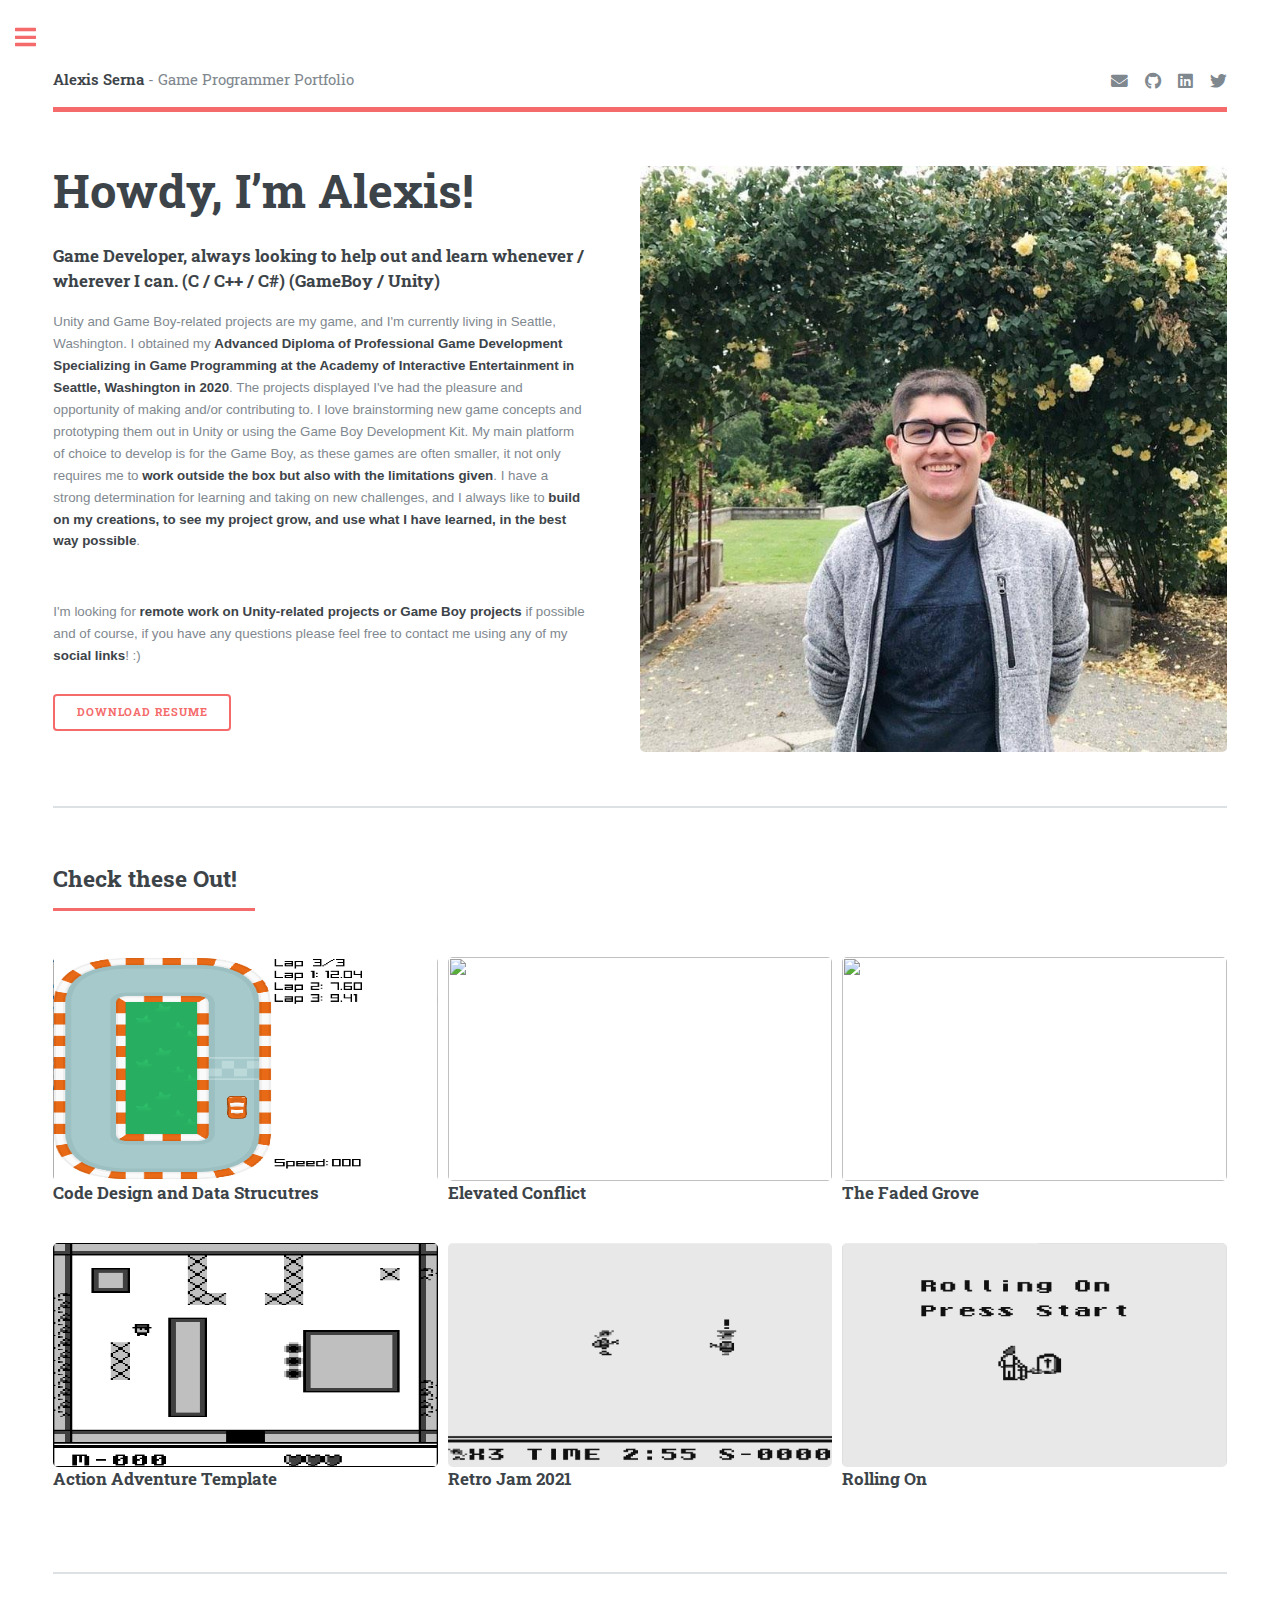
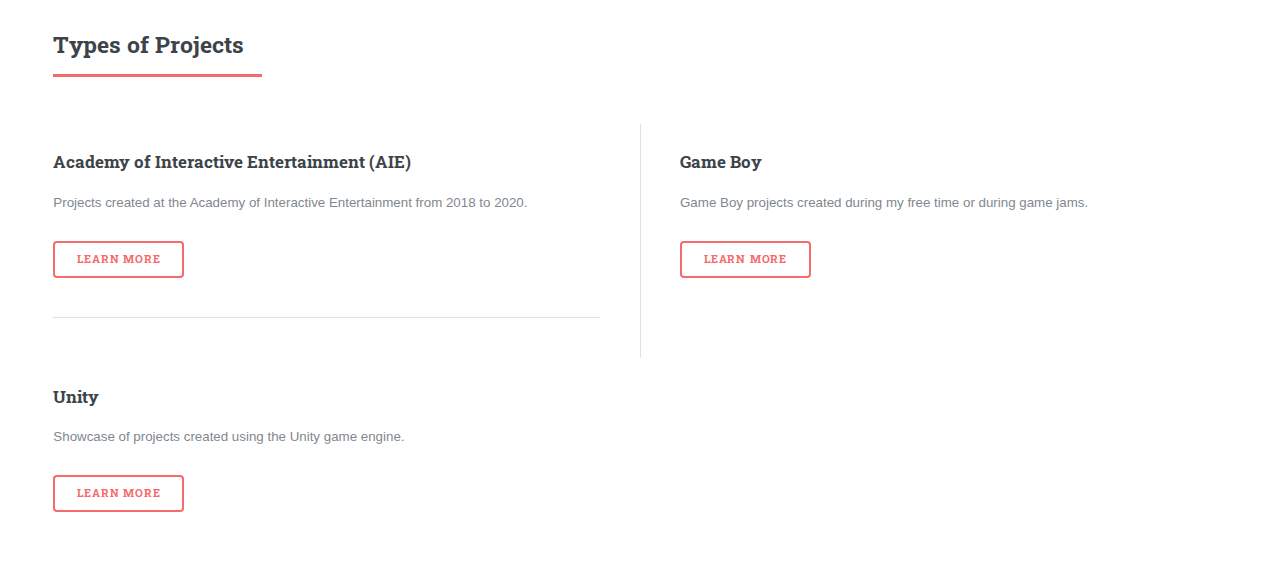
==== commit 56c293b1: "Updated Main Page - replaced recent project section with the most prominent projects" ====
--- a/index.html
+++ b/index.html
@@ -145,65 +145,21 @@
 					<!-- Section -->
 					<section>
 						<header class="major">
-							<h2>Check this Out!</h2>
+							<h2>Check these Out!</h2>
 						</header>
 						
-						<div class="slideshow-container">
-
-						<div class="mySlides fade">
-							<img src="images/unity/track.jpg" style="width:100%">
-							<!-- <div class="text">Caption Text</div> -->
-						</div>
-
-						<div class="mySlides fade">
-							<img src="images/unity/vehicle.jpg" style="width:100%">
-							<!-- <div class="text">Caption Two</div> -->
-						</div>
-
-						<a class="prev" onclick="plusSlides(-1)">&#10094;</a>
-						<a class="next" onclick="plusSlides(1)">&#10095;</a>
-
-						<div style="text-align:center">
-							<span class="dot" onclick="currentSlide(1)"></span>
-							<span class="dot" onclick="currentSlide(2)"></span>
-						</div>
-
-						<script>
-						var slideIndex = 1;
-						showSlides(slideIndex);
-
-						function plusSlides(n) {
-							showSlides(slideIndex += n);
-						}
-
-						function currentSlide(n) {
-							showSlides(slideIndex = n);
-						}
-
-						function showSlides(n) {
-							var i;
-							var slides = document.getElementsByClassName("mySlides");
-							var dots = document.getElementsByClassName("dot");
-							if (n > slides.length) {slideIndex = 1}
-							if (n < 1) {slideIndex = slides.length}
-							for (i = 0; i < slides.length; i++) {
-								slides[i].style.display = "none";
-							}
-							for (i = 0; i < dots.length; i++) {
-								dots[i].className = dots[i].className.replace(" active", "");
-							}
-							slides[slideIndex-1].style.display = "block";
-							dots[slideIndex-1].className += " active";
-						}
-						</script>
-					</section>
-
-					<span class="date">April 14th, 2021</span>
-					<h3>dFTR - Unity!</h3>
-					<p>Check out these great voxel models for my project! Love the voxel art style, models were created with MagicaVoxel. My current plan is to set the scale for the player and track, then to test out the movement with said changes.</p>
-					<ul class="actions special">
-						<li><a href="unity-dFTR-page.html" class="button large">Read More</a></li>
-					</ul>
+						<div class="box alt">
+							<div class="row gtr-50 gtr-uniform">
+								<div class="col-4"><a href="aie-code-design-and-data-structures-page.html"><span class="image fit"><img src="images/aie/code-design-and-data-strucutres-01.png" height="224" alt="" /><h3>Code Design and Data Strucutres</h3></span></a></div>
+								<div class="col-4"><a href="aie-elevated-conflict-page.html"><span class="image fit"><img src="https://img.itch.zone/aW1hZ2UvNDI0MTI1LzIxMTkwNDUucG5n/794x1000/iHOJPJ.png" height="224" alt="" /><h3>Elevated Conflict</h3></span></a></div>
+								<div class="col-4"><a href="aie-the-faded-grove-page.html"><span class="image fit"><img src="https://img.itch.zone/aW1hZ2UvNTcyMTA1LzM3NDgxNzEucG5n/794x1000/T3WCz9.png" height="224" alt="" /><h3>The Faded Grove</h3></span></a></div>
+								<!-- Break -->
+								<div class="col-4"><a href="game-boy-action-adventure-template-page.html"><span class="image fit"><img src="images/game-boy/action-adventure-template.png" height="224" alt="" /><h3>Action Adventure Template</h3></span></a></div>
+								<div class="col-4"><a href="game-boy-retro-jam-2021-page.html"><span class="image fit"><img src="images/game-boy/retro-jam-2021.png" height="224" alt="" /><h3>Retro Jam 2021</h3></span></a></div>
+								<div class="col-4"><a href="game-boy-rolling-on-page.html"><span class="image fit"><img src="images/game-boy/rolling-on.png" height="224" alt="" /><h3>Rolling On</h3></span></a></div>
+							</div>
+						</div>
+					</section>
 
 					<!-- Section -->
 					<section>
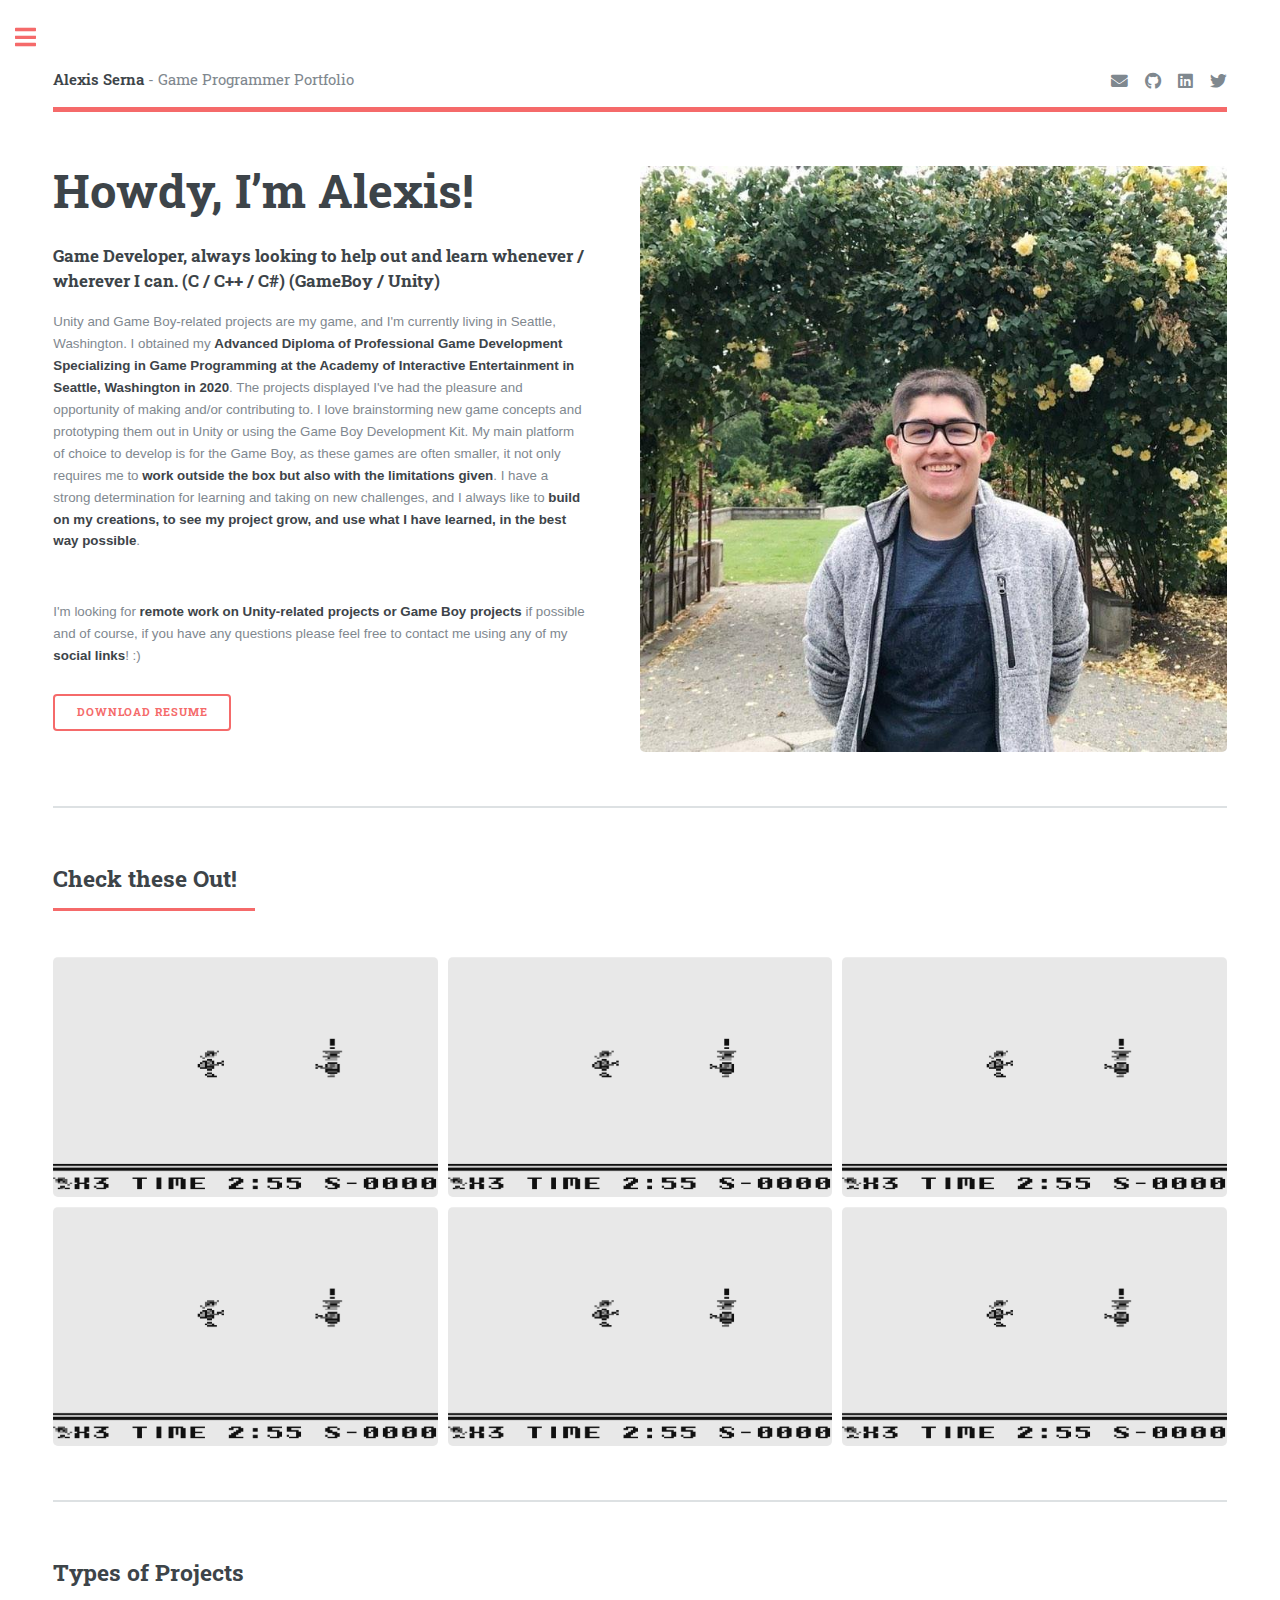
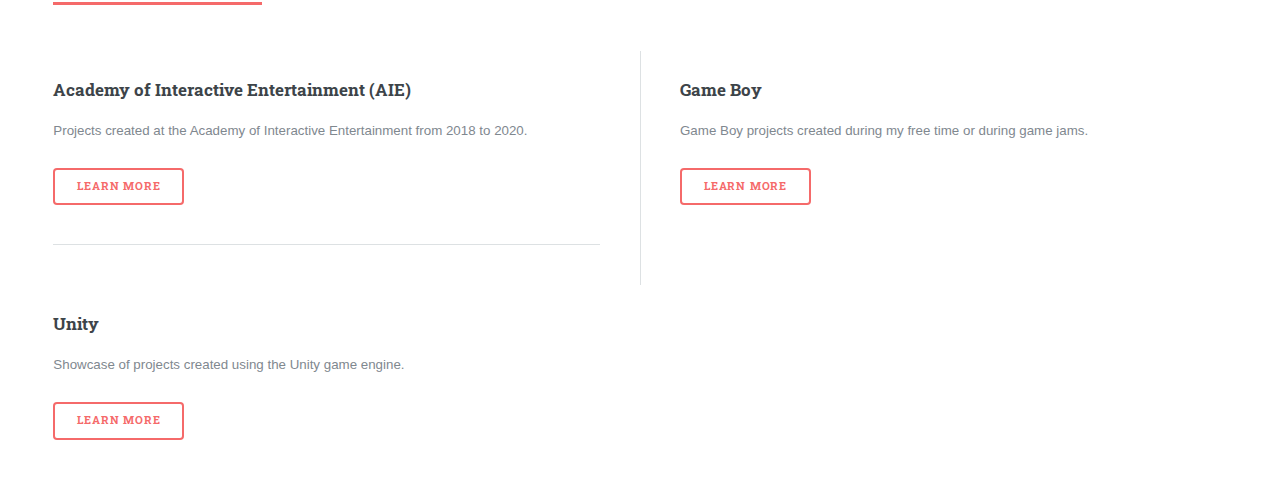
==== commit e978e659: "Working on fixing the most prommiment projects section" ====
--- a/index.html
+++ b/index.html
@@ -150,13 +150,13 @@
 						
 						<div class="box alt">
 							<div class="row gtr-50 gtr-uniform">
-								<div class="col-4"><a href="aie-code-design-and-data-structures-page.html"><span class="image fit"><img src="images/aie/code-design-and-data-strucutres-01.png" height="224" alt="" /><h3>Code Design and Data Strucutres</h3></span></a></div>
-								<div class="col-4"><a href="aie-elevated-conflict-page.html"><span class="image fit"><img src="https://img.itch.zone/aW1hZ2UvNDI0MTI1LzIxMTkwNDUucG5n/794x1000/iHOJPJ.png" height="224" alt="" /><h3>Elevated Conflict</h3></span></a></div>
-								<div class="col-4"><a href="aie-the-faded-grove-page.html"><span class="image fit"><img src="https://img.itch.zone/aW1hZ2UvNTcyMTA1LzM3NDgxNzEucG5n/794x1000/T3WCz9.png" height="224" alt="" /><h3>The Faded Grove</h3></span></a></div>
+								<div class="col-4"><span class="image fit"><img src="images/game-boy/retro-jam-2021.png" alt="" /></span></div>
+								<div class="col-4"><span class="image fit"><img src="images/game-boy/retro-jam-2021.png" alt="" /></span></div>
+								<div class="col-4"><span class="image fit"><img src="images/game-boy/retro-jam-2021.png" alt="" /></span></div>
 								<!-- Break -->
-								<div class="col-4"><a href="game-boy-action-adventure-template-page.html"><span class="image fit"><img src="images/game-boy/action-adventure-template.png" height="224" alt="" /><h3>Action Adventure Template</h3></span></a></div>
-								<div class="col-4"><a href="game-boy-retro-jam-2021-page.html"><span class="image fit"><img src="images/game-boy/retro-jam-2021.png" height="224" alt="" /><h3>Retro Jam 2021</h3></span></a></div>
-								<div class="col-4"><a href="game-boy-rolling-on-page.html"><span class="image fit"><img src="images/game-boy/rolling-on.png" height="224" alt="" /><h3>Rolling On</h3></span></a></div>
+								<div class="col-4"><span class="image fit"><img src="images/game-boy/retro-jam-2021.png" alt="" /></span></div>
+								<div class="col-4"><span class="image fit"><img src="images/game-boy/retro-jam-2021.png" alt="" /></span></div>
+								<div class="col-4"><span class="image fit"><img src="images/game-boy/retro-jam-2021.png" alt="" /></span></div>
 							</div>
 						</div>
 					</section>
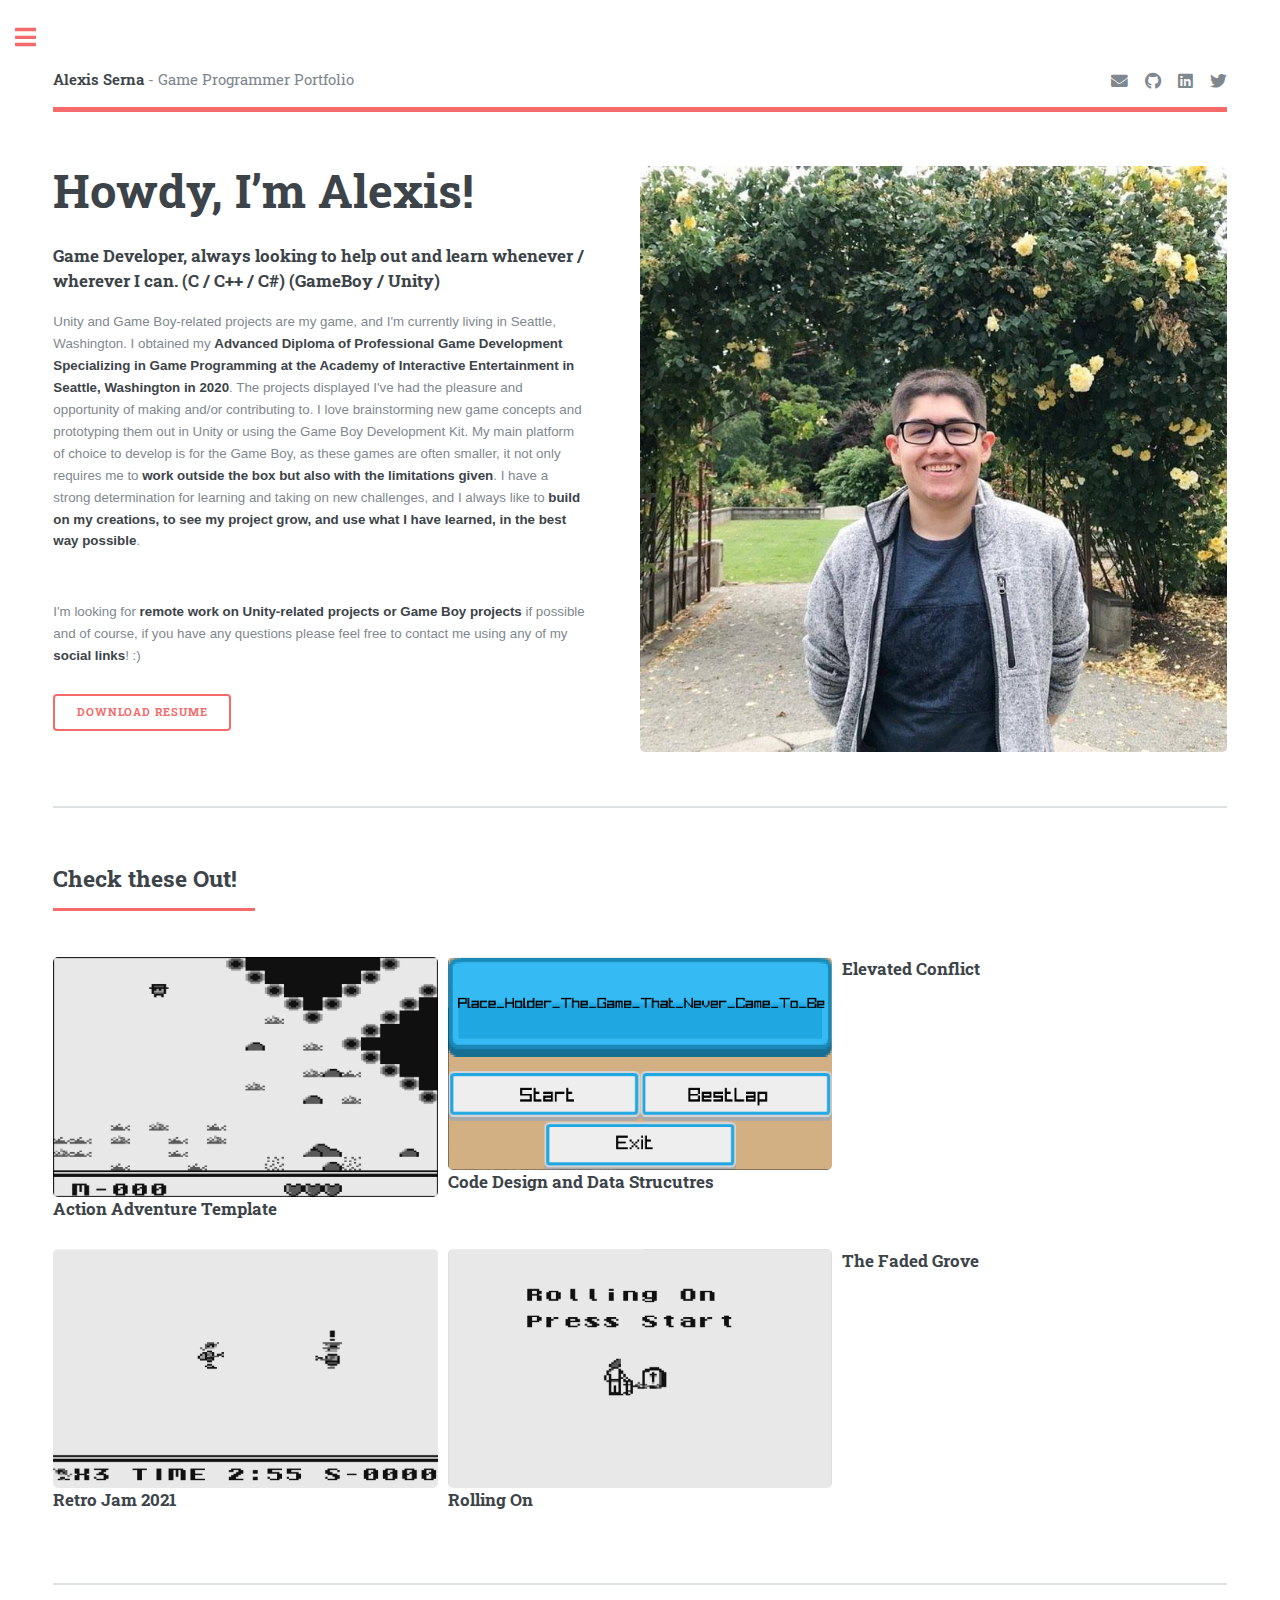
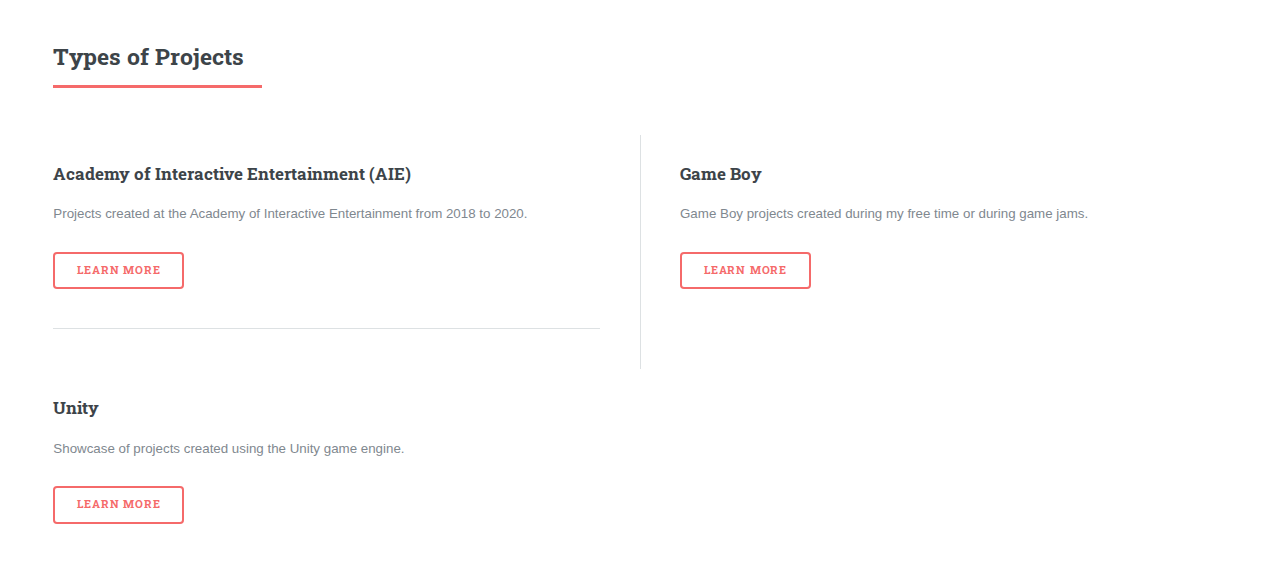
==== commit d6bd3c0f: "Updated and completed the main page - most prominent projects section" ====
--- a/index.html
+++ b/index.html
@@ -150,13 +150,13 @@
 						
 						<div class="box alt">
 							<div class="row gtr-50 gtr-uniform">
-								<div class="col-4"><span class="image fit"><img src="images/game-boy/retro-jam-2021.png" alt="" /></span></div>
-								<div class="col-4"><span class="image fit"><img src="images/game-boy/retro-jam-2021.png" alt="" /></span></div>
-								<div class="col-4"><span class="image fit"><img src="images/game-boy/retro-jam-2021.png" alt="" /></span></div>
+								<div class="col-4"><span class="image fit"><a href="game-boy-action-adventure-template-page.html"><img src="images/game-boy/action-adventure-template-02.png" alt="" /></a><h3>Action Adventure Template</h4></span></div>
+								<div class="col-4"><span class="image fit"><a href="aie-code-design-and-data-structures-page.html"><img src="images/aie/code-design-and-data-strucutres-03.png" alt="" /></a><h3>Code Design and Data Strucutres</h4></span></div>
+								<div class="col-4"><span class="image fit"><a href="aie-elevated-conflict-page.html"><img src="https://img.itch.zone/aW1hZ2UvNDI0MTI1LzIxMTkwNDUucG5n/794x1000/iHOJPJ.png" alt="" /></a><h3>Elevated Conflict</h4></span></div>
 								<!-- Break -->
-								<div class="col-4"><span class="image fit"><img src="images/game-boy/retro-jam-2021.png" alt="" /></span></div>
-								<div class="col-4"><span class="image fit"><img src="images/game-boy/retro-jam-2021.png" alt="" /></span></div>
-								<div class="col-4"><span class="image fit"><img src="images/game-boy/retro-jam-2021.png" alt="" /></span></div>
+								<div class="col-4"><span class="image fit"><a href="game-boy-retro-jam-2021-page.html"><img src="images/game-boy/retro-jam-2021.png" alt="" /></a><h3>Retro Jam 2021</h4></span></div>
+								<div class="col-4"><span class="image fit"><a href="game-boy-rolling-on-page.html"><img src="images/game-boy/rolling-on.png" alt="" /></a><h3>Rolling On</h4></span></div>
+								<div class="col-4"><span class="image fit"><a href="aie-the-faded-grove-page.html"><img src="https://img.itch.zone/aW1hZ2UvNTcyMTA1LzM3NDgxNzEucG5n/794x1000/T3WCz9.png" alt="" /></a><h3>The Faded Grove</h4></span></div>
 							</div>
 						</div>
 					</section>
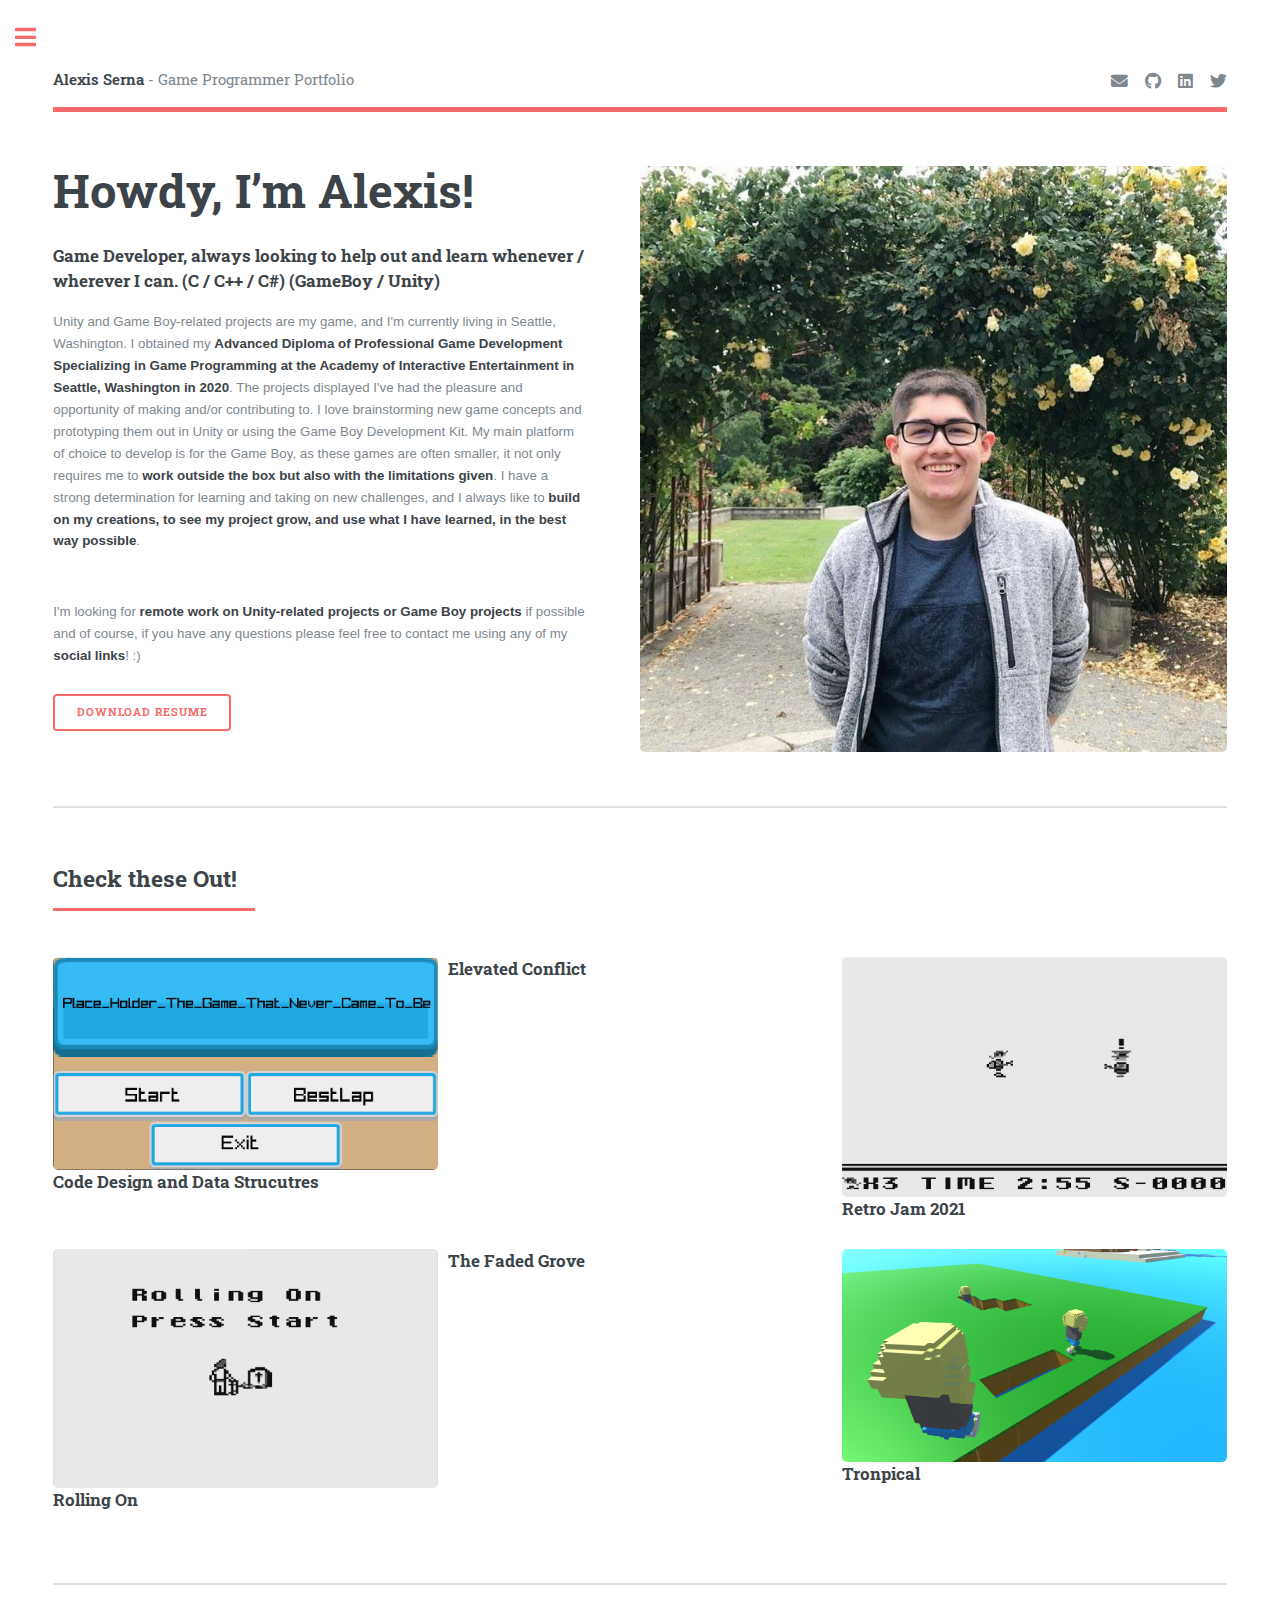
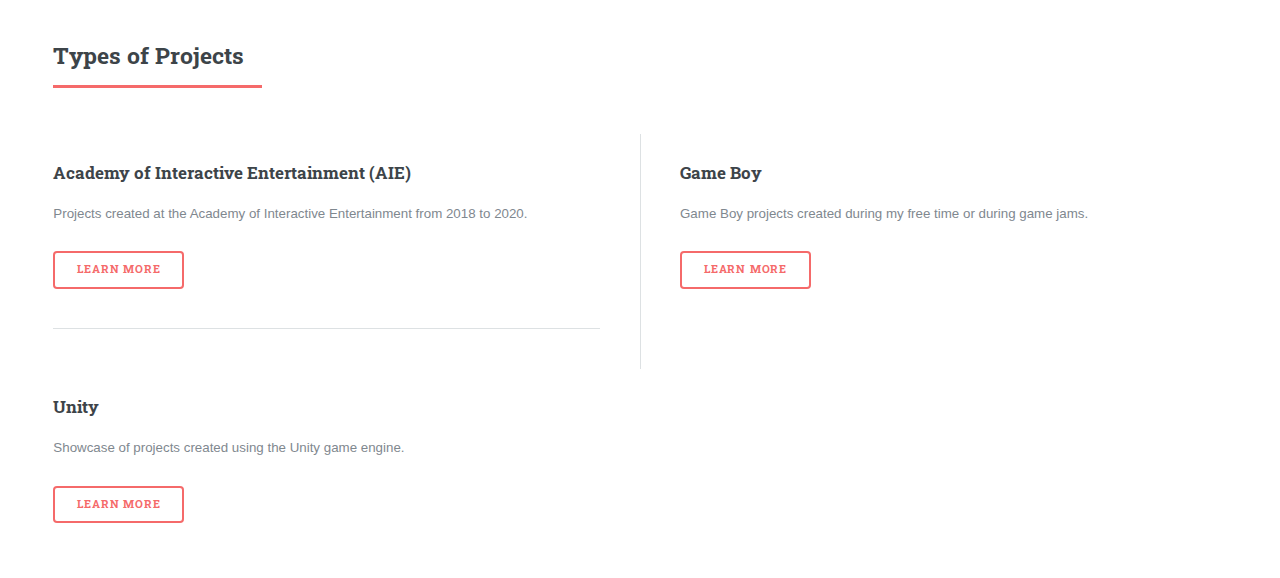
==== commit f912dccf: "Overhauled the project's date of development, added Tronpical project and added a additional label a" ====
--- a/index.html
+++ b/index.html
@@ -150,13 +150,13 @@
 						
 						<div class="box alt">
 							<div class="row gtr-50 gtr-uniform">
-								<div class="col-4"><span class="image fit"><a href="game-boy-action-adventure-template-page.html"><img src="images/game-boy/action-adventure-template-02.png" alt="" /></a><h3>Action Adventure Template</h4></span></div>
 								<div class="col-4"><span class="image fit"><a href="aie-code-design-and-data-structures-page.html"><img src="images/aie/code-design-and-data-strucutres-03.png" alt="" /></a><h3>Code Design and Data Strucutres</h4></span></div>
 								<div class="col-4"><span class="image fit"><a href="aie-elevated-conflict-page.html"><img src="https://img.itch.zone/aW1hZ2UvNDI0MTI1LzIxMTkwNDUucG5n/794x1000/iHOJPJ.png" alt="" /></a><h3>Elevated Conflict</h4></span></div>
+								<div class="col-4"><span class="image fit"><a href="game-boy-retro-jam-2021-page.html"><img src="images/game-boy/retro-jam-2021.png" alt="" /></a><h3>Retro Jam 2021</h4></span></div>
 								<!-- Break -->
-								<div class="col-4"><span class="image fit"><a href="game-boy-retro-jam-2021-page.html"><img src="images/game-boy/retro-jam-2021.png" alt="" /></a><h3>Retro Jam 2021</h4></span></div>
 								<div class="col-4"><span class="image fit"><a href="game-boy-rolling-on-page.html"><img src="images/game-boy/rolling-on.png" alt="" /></a><h3>Rolling On</h4></span></div>
 								<div class="col-4"><span class="image fit"><a href="aie-the-faded-grove-page.html"><img src="https://img.itch.zone/aW1hZ2UvNTcyMTA1LzM3NDgxNzEucG5n/794x1000/T3WCz9.png" alt="" /></a><h3>The Faded Grove</h4></span></div>
+								<div class="col-4"><span class="image fit"><a href="unity-tronpical-page.html"><img src="images/unity/tronpical.png" alt="" /></a><h3>Tronpical</h4></span></div>
 							</div>
 						</div>
 					</section>
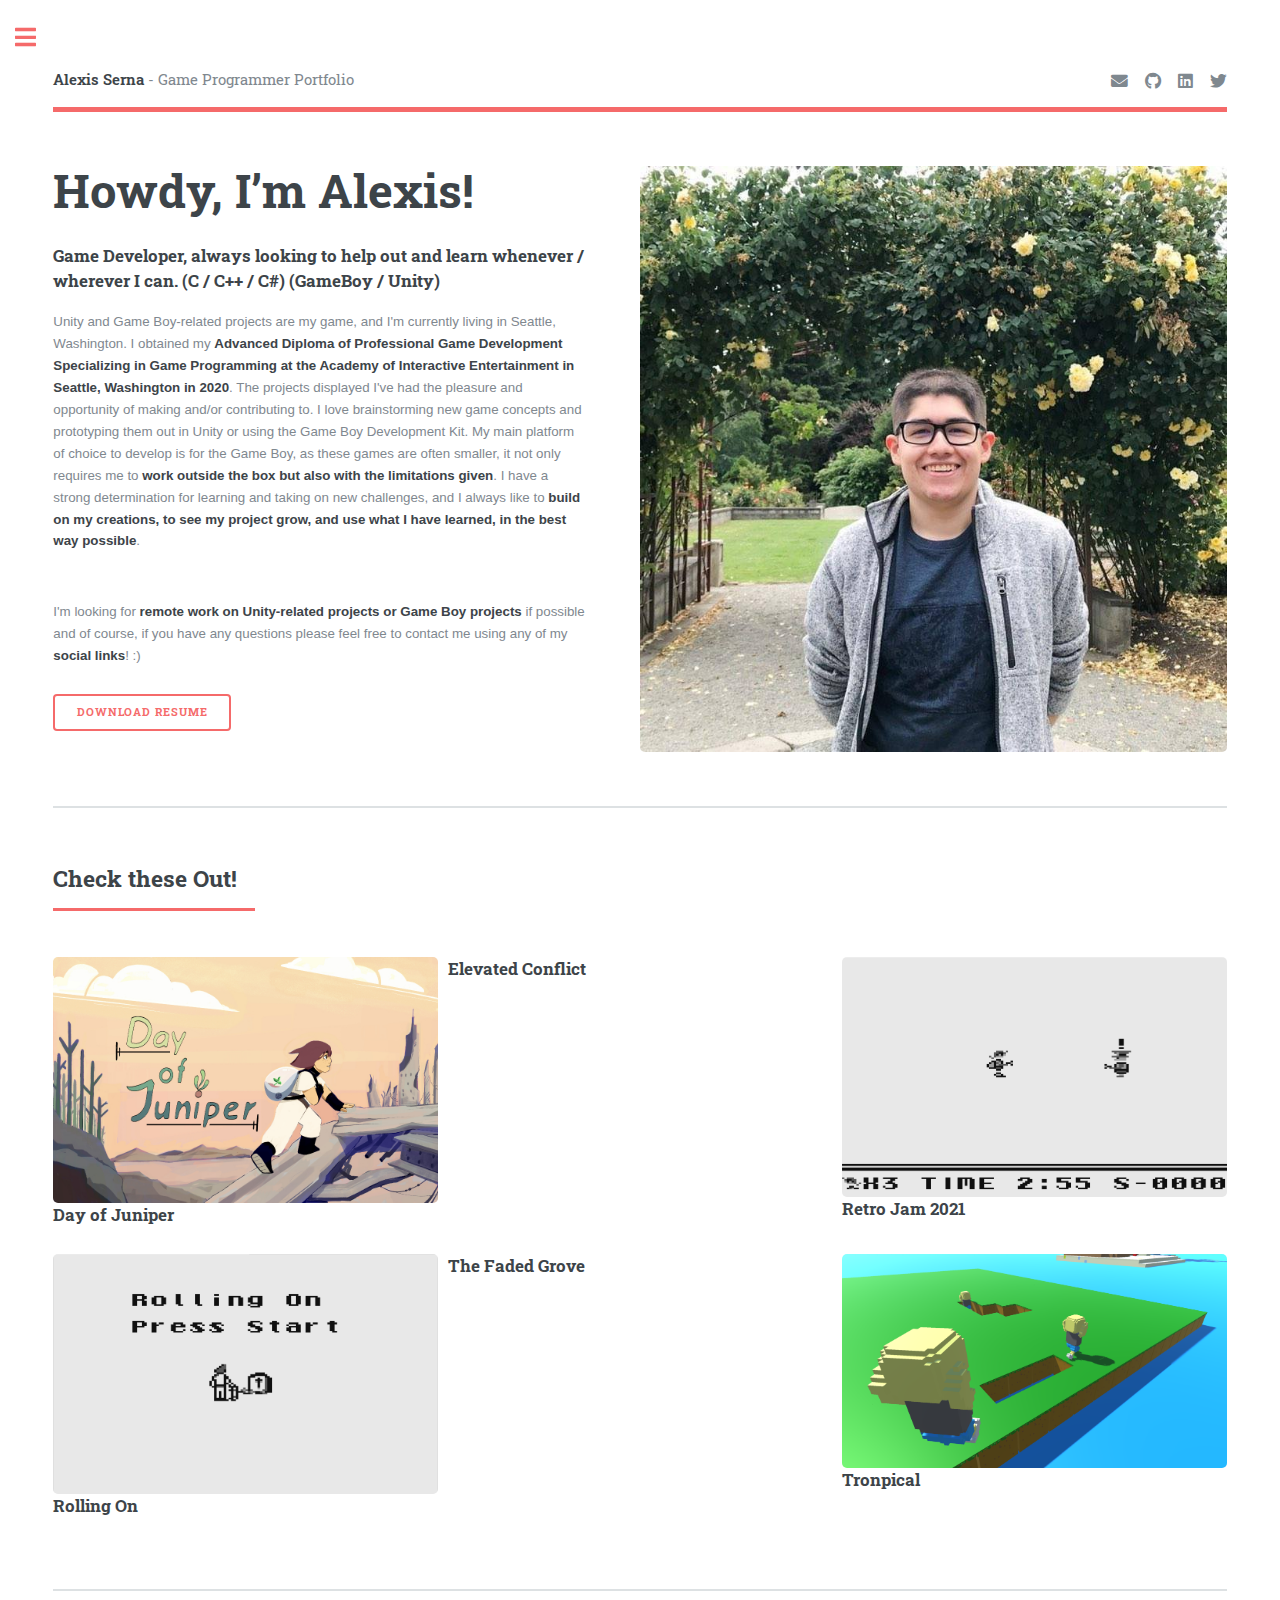
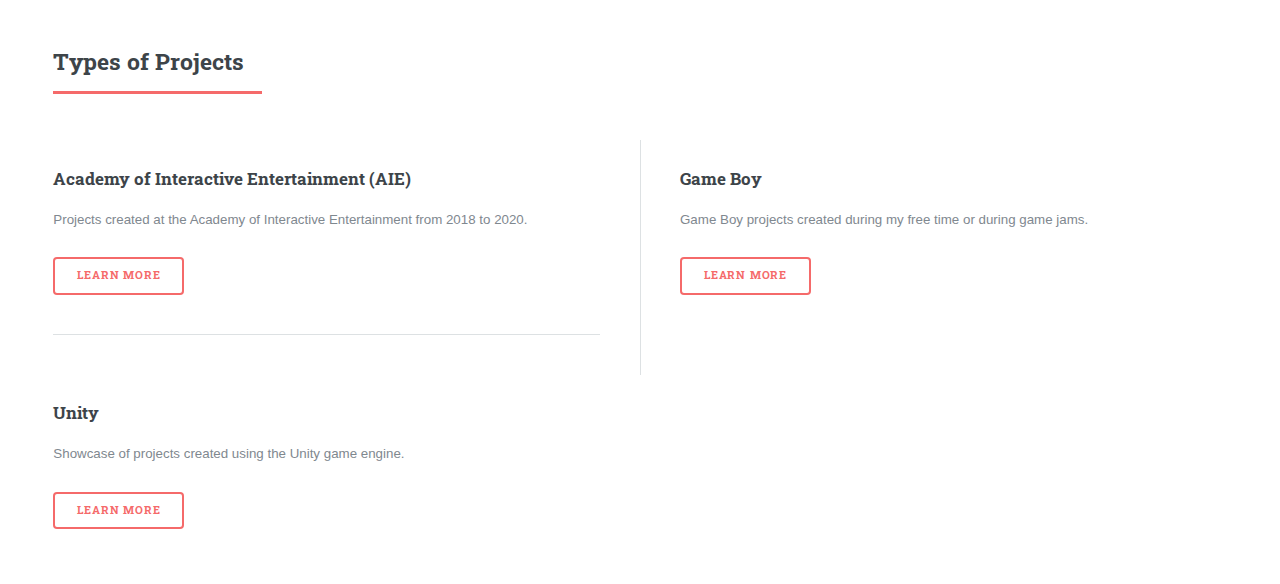
==== commit 71b175f5: "Added new page unity-day-of-juniper" ====
--- a/index.html
+++ b/index.html
@@ -150,7 +150,7 @@
 						
 						<div class="box alt">
 							<div class="row gtr-50 gtr-uniform">
-								<div class="col-4"><span class="image fit"><a href="aie-code-design-and-data-structures-page.html"><img src="images/aie/code-design-and-data-strucutres-03.png" alt="" /></a><h3>Code Design and Data Strucutres</h4></span></div>
+								<div class="col-4"><span class="image fit"><a href="unity-day-of-juniper-page.html"><img src="images/unity/day-Of-Juniper.jpg" alt="" /></a><h3>Day of Juniper</h4></span></div>
 								<div class="col-4"><span class="image fit"><a href="aie-elevated-conflict-page.html"><img src="https://img.itch.zone/aW1hZ2UvNDI0MTI1LzIxMTkwNDUucG5n/794x1000/iHOJPJ.png" alt="" /></a><h3>Elevated Conflict</h4></span></div>
 								<div class="col-4"><span class="image fit"><a href="game-boy-retro-jam-2021-page.html"><img src="images/game-boy/retro-jam-2021.png" alt="" /></a><h3>Retro Jam 2021</h4></span></div>
 								<!-- Break -->
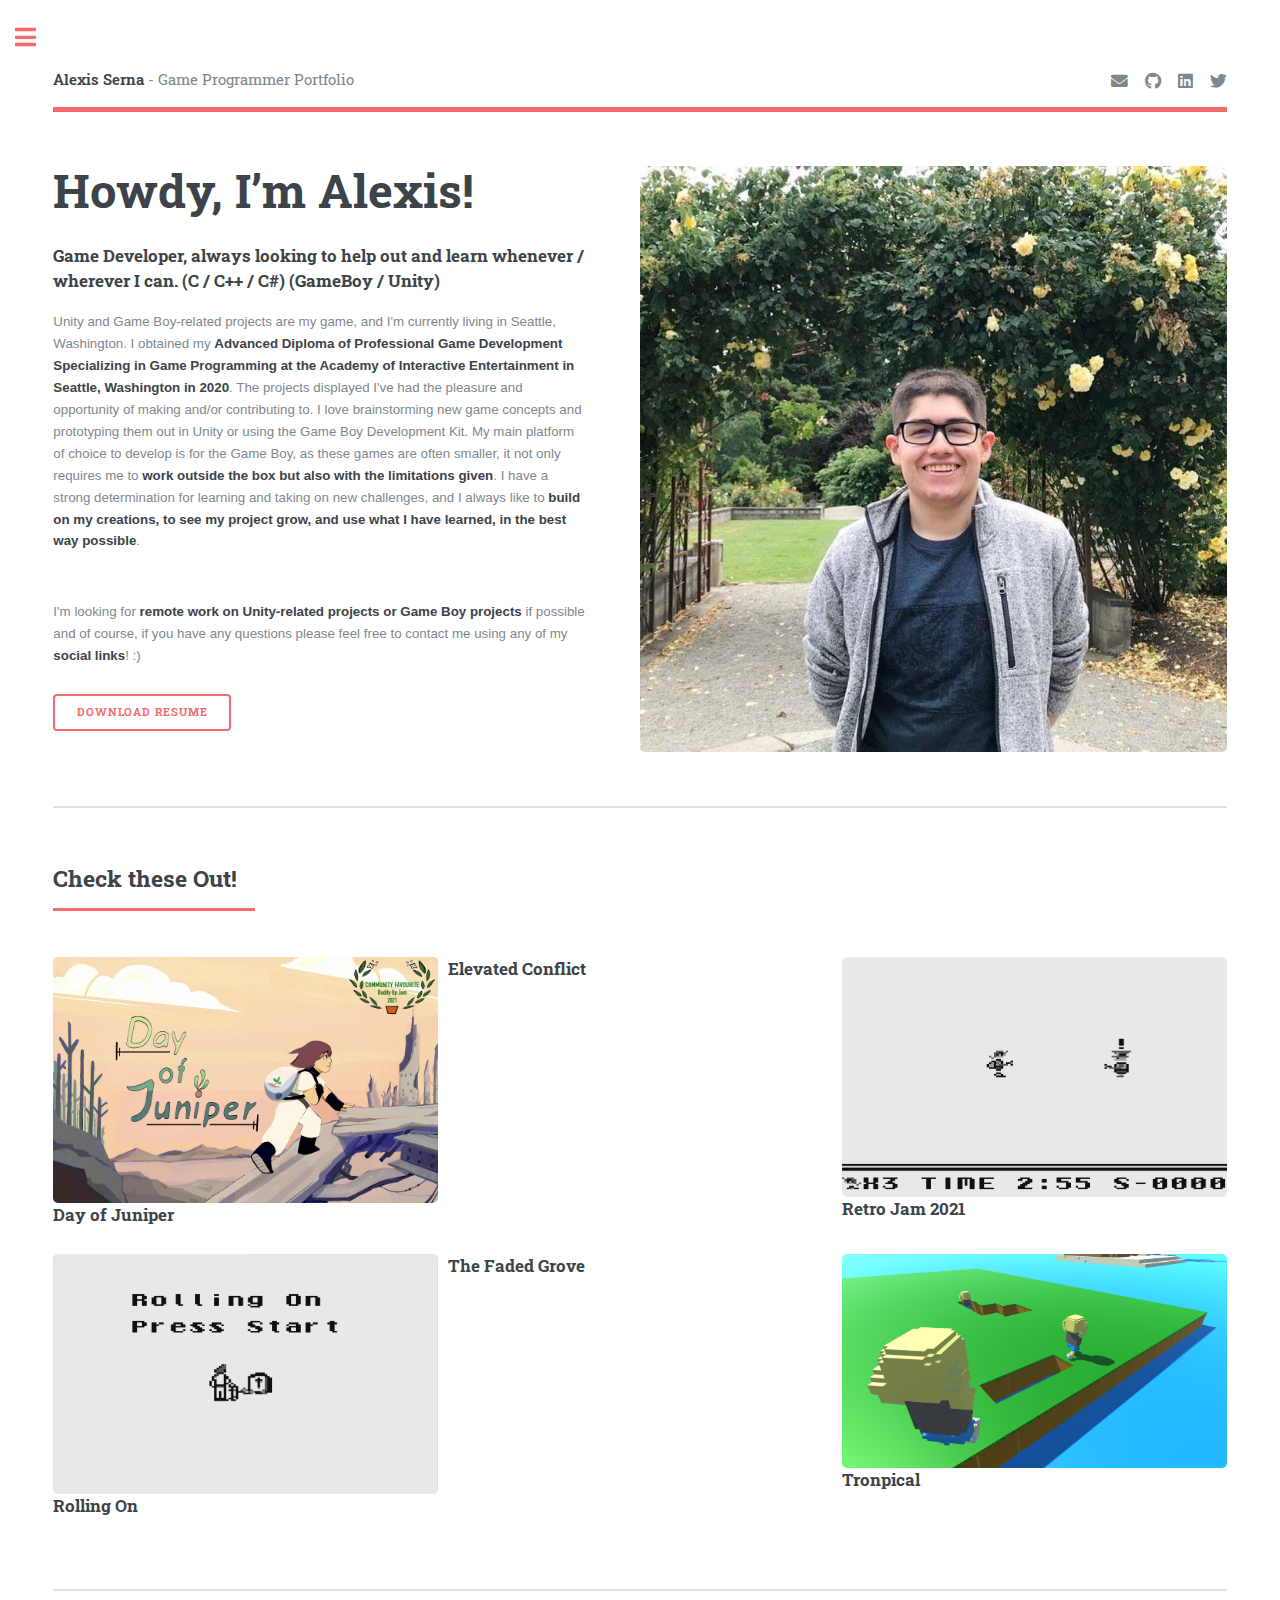
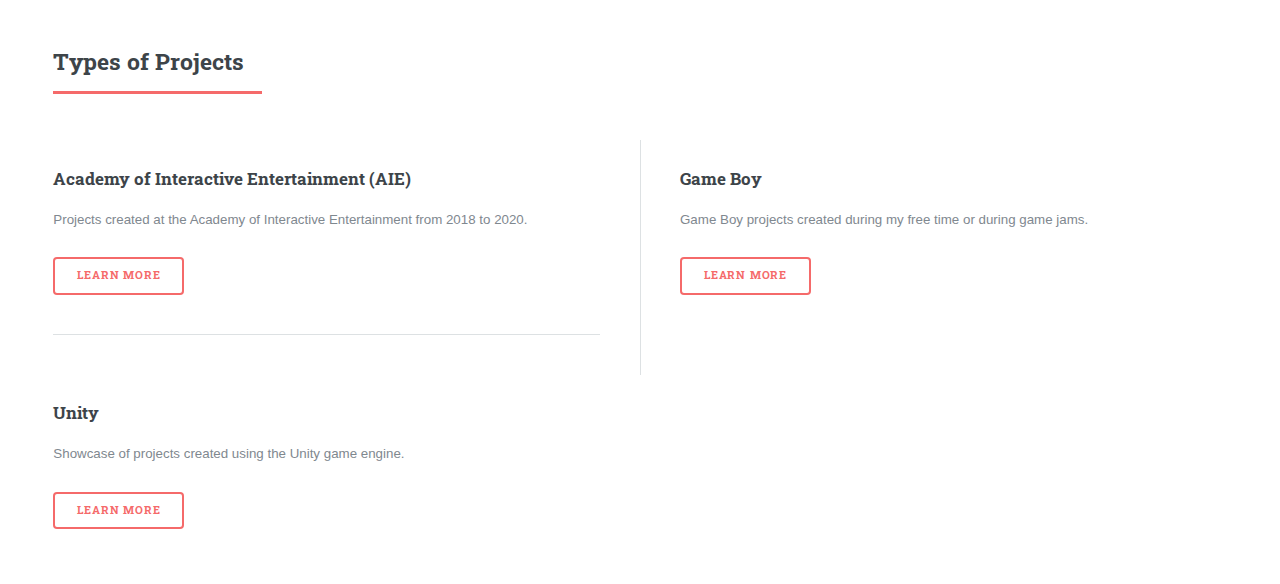
==== commit 7f34c525: "Update unity-day-of-juniper-page with updated images" ====
--- a/index.html
+++ b/index.html
@@ -150,7 +150,7 @@
 						
 						<div class="box alt">
 							<div class="row gtr-50 gtr-uniform">
-								<div class="col-4"><span class="image fit"><a href="unity-day-of-juniper-page.html"><img src="images/unity/day-Of-Juniper.jpg" alt="" /></a><h3>Day of Juniper</h4></span></div>
+								<div class="col-4"><span class="image fit"><a href="unity-day-of-juniper-page.html"><img src="images/unity/day-Of-Juniper.png" alt="" /></a><h3>Day of Juniper</h4></span></div>
 								<div class="col-4"><span class="image fit"><a href="aie-elevated-conflict-page.html"><img src="https://img.itch.zone/aW1hZ2UvNDI0MTI1LzIxMTkwNDUucG5n/794x1000/iHOJPJ.png" alt="" /></a><h3>Elevated Conflict</h4></span></div>
 								<div class="col-4"><span class="image fit"><a href="game-boy-retro-jam-2021-page.html"><img src="images/game-boy/retro-jam-2021.png" alt="" /></a><h3>Retro Jam 2021</h4></span></div>
 								<!-- Break -->
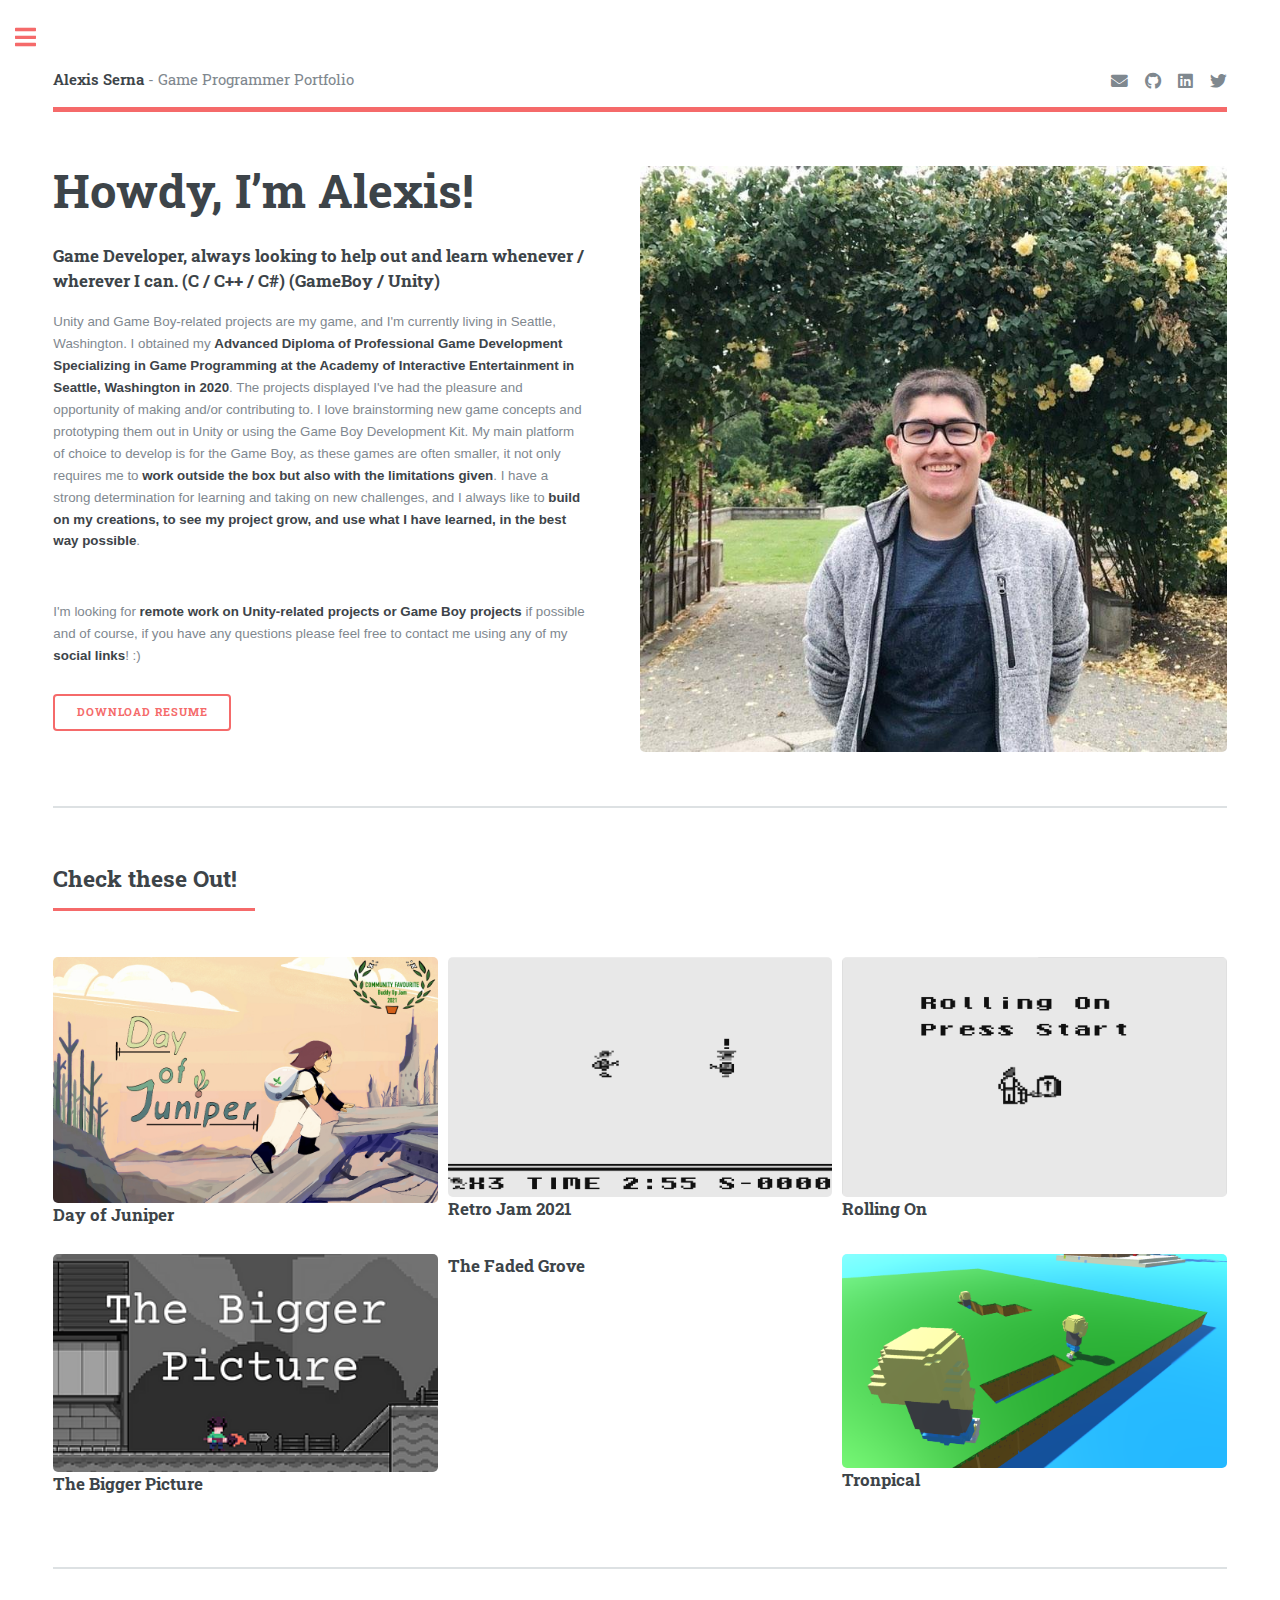
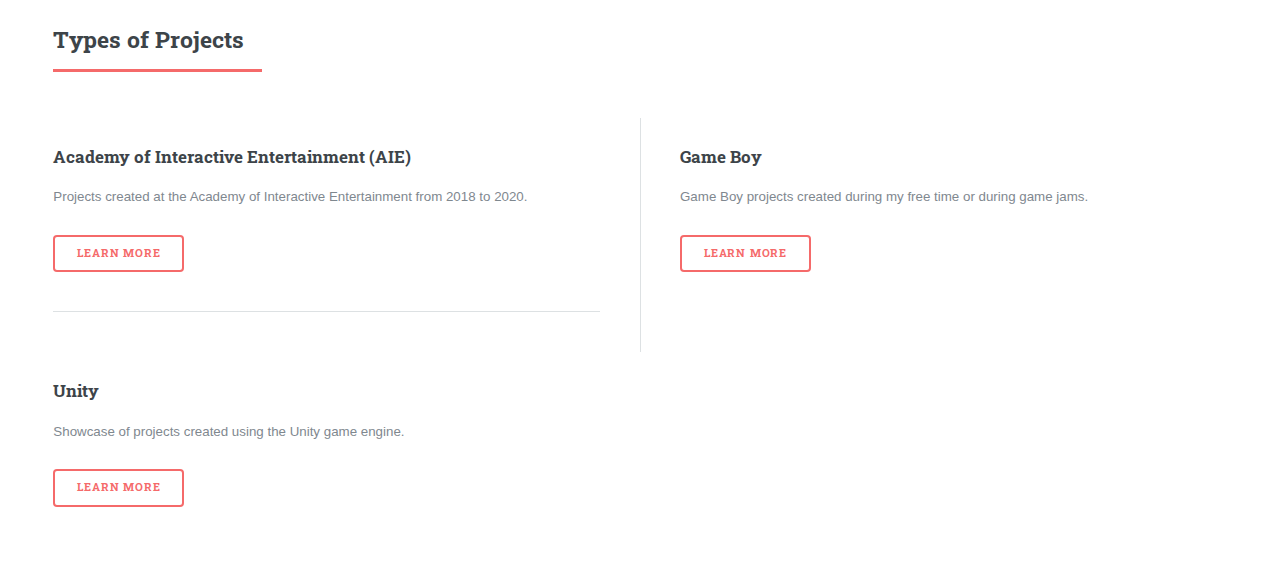
==== commit aac86f9e: "Created new page for the unity-The-Bigger-Picture project." ====
--- a/index.html
+++ b/index.html
@@ -151,10 +151,10 @@
 						<div class="box alt">
 							<div class="row gtr-50 gtr-uniform">
 								<div class="col-4"><span class="image fit"><a href="unity-day-of-juniper-page.html"><img src="images/unity/day-Of-Juniper.png" alt="" /></a><h3>Day of Juniper</h4></span></div>
-								<div class="col-4"><span class="image fit"><a href="aie-elevated-conflict-page.html"><img src="https://img.itch.zone/aW1hZ2UvNDI0MTI1LzIxMTkwNDUucG5n/794x1000/iHOJPJ.png" alt="" /></a><h3>Elevated Conflict</h4></span></div>
 								<div class="col-4"><span class="image fit"><a href="game-boy-retro-jam-2021-page.html"><img src="images/game-boy/retro-jam-2021.png" alt="" /></a><h3>Retro Jam 2021</h4></span></div>
+								<div class="col-4"><span class="image fit"><a href="game-boy-rolling-on-page.html"><img src="images/game-boy/rolling-on.png" alt="" /></a><h3>Rolling On</h4></span></div>
 								<!-- Break -->
-								<div class="col-4"><span class="image fit"><a href="game-boy-rolling-on-page.html"><img src="images/game-boy/rolling-on.png" alt="" /></a><h3>Rolling On</h4></span></div>
+								<div class="col-4"><span class="image fit"><a href="unity-the-bigger-picture-page.html"><img src="images/unity/the-bigger-picture.png" alt="" /></a><h3>The Bigger Picture</h4></span></div>
 								<div class="col-4"><span class="image fit"><a href="aie-the-faded-grove-page.html"><img src="https://img.itch.zone/aW1hZ2UvNTcyMTA1LzM3NDgxNzEucG5n/794x1000/T3WCz9.png" alt="" /></a><h3>The Faded Grove</h4></span></div>
 								<div class="col-4"><span class="image fit"><a href="unity-tronpical-page.html"><img src="images/unity/tronpical.png" alt="" /></a><h3>Tronpical</h4></span></div>
 							</div>
